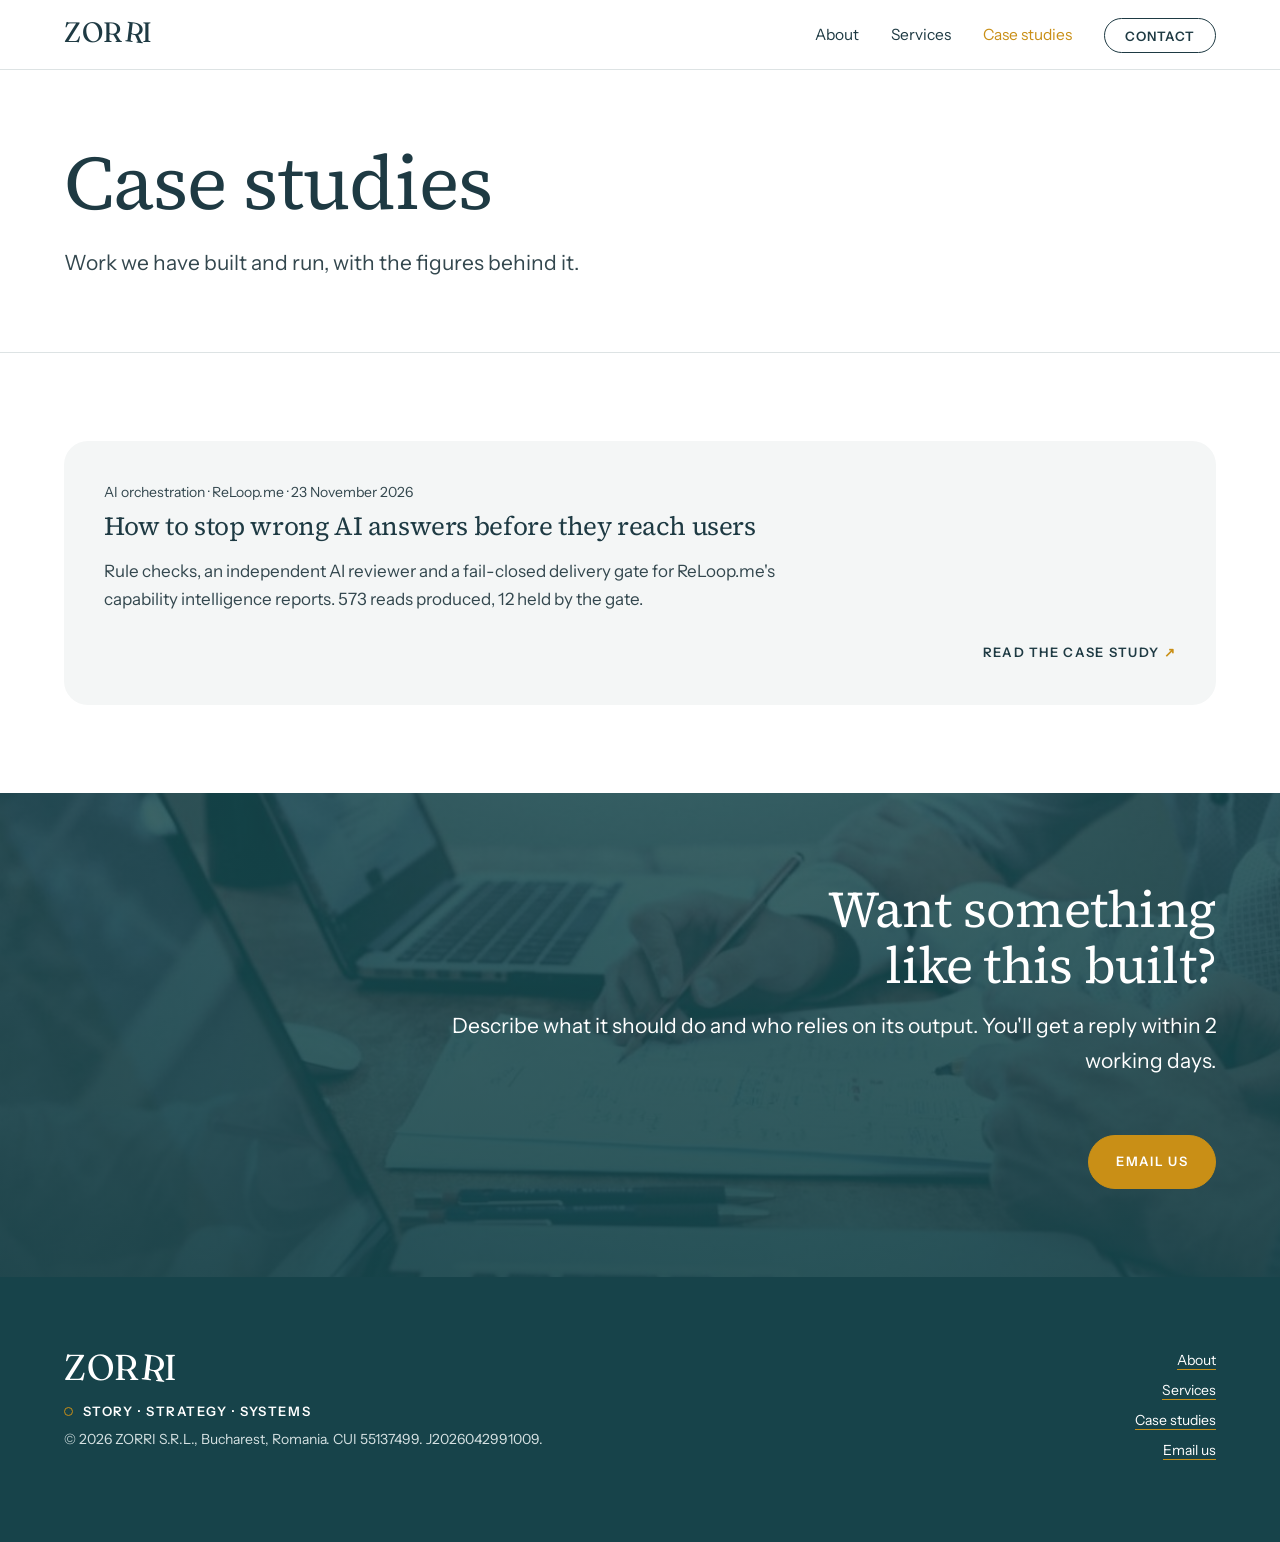
==== case-studies/index.html @ d25801f2 "Add case studies section: AI quality control for ReLoop.me (v1.0.0) - New /case-studies/ index and /" ====
<!DOCTYPE html>
<!-- ZORRI /case-studies — VERSION 1.0.0 -->
<!-- 1.0.0 (2026-11-23): first publication; lists one case study (AI quality control for ReLoop.me). -->
<html lang="en">
<head>
<meta charset="utf-8">
<meta name="viewport" content="width=device-width, initial-scale=1">
<title>Case studies — ZORRI</title>
<meta name="description" content="ZORRI case studies: AI orchestration, research and go-to-market work, with figures from the systems we run.">
<meta name="robots" content="index, follow, max-snippet:-1, max-image-preview:large">
<meta name="author" content="Ligia Adam, ZORRI S.R.L.">
<link rel="canonical" href="https://zorri.ro/case-studies/">
<link rel="alternate" type="text/plain" href="/llms.txt" title="LLM-readable summary">
<link rel="icon" href="/favicon.svg" type="image/svg+xml">
<link rel="apple-touch-icon" href="/assets/zorri-logo.png">
<meta name="theme-color" content="#ffffff">
<meta property="og:type" content="website">
<meta property="og:site_name" content="ZORRI">
<meta property="og:title" content="Case studies — ZORRI">
<meta property="og:description" content="AI orchestration, research and go-to-market work, with figures from the systems we run.">
<meta property="og:url" content="https://zorri.ro/case-studies/">
<meta property="og:image" content="https://zorri.ro/assets/og.png">
<meta property="og:locale" content="en_GB">
<meta name="twitter:card" content="summary_large_image">
<link rel="preload" href="/assets/fonts/fraunces-latin-full-normal.woff2" as="font" type="font/woff2" crossorigin>
<link rel="preload" href="/assets/fonts/instrument-sans-latin-wght-normal.woff2" as="font" type="font/woff2" crossorigin>
<link rel="stylesheet" href="/assets/zorri.css">
<style>
.cs-list { list-style: none; padding: 0; margin: 0; display: grid; gap: var(--s3); }
.cs-list li { background: var(--panel); border-radius: 24px; padding: var(--s4); }
.cs-list .meta { font-size: var(--t-small); margin-bottom: var(--s1); }
.cs-list h2 { font-size: var(--t-h3); margin-bottom: var(--s2); }
.cs-list h2 a { text-decoration: none; }
.cs-list h2 a:hover { text-decoration: underline; }
</style>
<script type="application/ld+json">
{
 "@context": "https://schema.org",
 "@graph": [
  {
   "@type": "CollectionPage",
   "@id": "https://zorri.ro/case-studies/#page",
   "url": "https://zorri.ro/case-studies/",
   "name": "Case studies — ZORRI",
   "inLanguage": "en",
   "isPartOf": { "@id": "https://zorri.ro/#website" },
   "publisher": { "@id": "https://zorri.ro/#org" },
   "dateModified": "2026-11-23",
   "mainEntity": {
    "@type": "ItemList",
    "itemListElement": [
     { "@type": "ListItem", "position": 1, "url": "https://zorri.ro/case-studies/ai-quality-control", "name": "How to stop wrong AI answers before they reach users" }
    ]
   }
  },
  {
   "@type": "Organization",
   "@id": "https://zorri.ro/#org",
   "name": "ZORRI",
   "legalName": "ZORRI S.R.L.",
   "url": "https://zorri.ro/"
  },
  {
   "@type": "BreadcrumbList",
   "itemListElement": [
    { "@type": "ListItem", "position": 1, "name": "ZORRI", "item": "https://zorri.ro/" },
    { "@type": "ListItem", "position": 2, "name": "Case studies", "item": "https://zorri.ro/case-studies/" }
   ]
  }
 ]
}
</script>
</head>
<body>
<a class="skip" href="#main">Skip to content</a>
<header class="site-header">
 <div class="wrap">
  <a class="brand" href="/" aria-label="ZORRI home"><span class="wm">ZOR<span class="tilt">R</span>I</span></a>
  <nav class="site-nav" aria-label="Main"><ul><li><a href="/about">About</a></li><li><a href="/services">Services</a></li><li><a href="/case-studies/" aria-current="page">Case studies</a></li><li><a href="/#contact">Contact</a></li></ul></nav>
 </div>
</header>
<main id="main">
<div class="page-head">
 <div class="wrap">
  <h1>Case studies</h1>
  <p class="lead">Work we have built and run, with the figures behind it.</p>
 </div>
</div>
<section class="section block-white">
 <div class="wrap">
  <ul class="cs-list">
   <li>
    <p class="meta">AI orchestration · ReLoop.me · <time datetime="2026-11-23">23 November 2026</time></p>
    <h2><a href="/case-studies/ai-quality-control">How to stop wrong AI answers before they reach users</a></h2>
    <p>Rule checks, an independent AI reviewer and a fail-closed delivery gate for ReLoop.me's capability intelligence reports. 573 reads produced, 12 held by the gate.</p>
    <p class="more"><a href="/case-studies/ai-quality-control">Read the case study</a></p>
   </li>
  </ul>
 </div>
</section>
<section class="contact" id="contact" aria-labelledby="contact-h">
 <div class="wrap">
  <h2 id="contact-h">Want something like this built?</h2>
  <p>Describe what it should do and who relies on its output. You'll get a reply within 2 working days.</p>
  <a class="button" href="#contact" data-mail="Case%20studies">Email us</a>
 </div>
</section>
</main>
<footer class="site-footer">
 <div class="wrap">
  <div>
   <span class="wm" aria-hidden="true">ZOR<span class="tilt">R</span>I</span>
   <p class="descriptor">Story · Strategy · Systems</p>
   <p>© 2026 ZORRI S.R.L., Bucharest, Romania. CUI 55137499. J2026042991009.</p>
  </div>
  <ul>
   <li><a href="/about">About</a></li>
   <li><a href="/services">Services</a></li>
   <li><a href="/case-studies/">Case studies</a></li>
   <li><a href="/#contact" data-mail="">Email us</a></li>
  </ul>
 </div>
</footer>
<script>
(function(){var d="zorri"+"."+"ro";document.querySelectorAll("a[data-mail]").forEach(function(a){var u=a.getAttribute("data-mail-user")||"hello",s=a.getAttribute("data-mail");a.href="mai"+"lto:"+u+"@"+d+(s?"?subject="+encodeURIComponent(s):"");});})();
</script>
</body>
</html>
<!-- ZORRI /case-studies — VERSION 1.0.0 END -->
---- assets/zorri.css ----
/* ZORRI — site styles — VERSION 4.0.0 (2026-11-09) */
/* 4.0.0 (Ligia, 9 Nov): look & feel of Bridge demo 488 "Business Advisory" (licensed Qode theme).
   Editorial serif headings (Source Serif 4), Instrument Sans text, petrol ink, ochre accent,
   white / soft-panel alternation, photography with one large rounded corner, uppercase small
   links with ↗, outlined pill buttons, deep-petrol contact band over the dawn photo.
   Kept: Fraunces wordmark with the second R bent, CTAs right-aligned, catalogue, FAQ,
   skip link, focus ring, reduced motion, colour-by-practice hooks (now one accent). */

@font-face { font-family: "Fraunces"; src: url("/assets/fonts/fraunces-latin-full-normal.woff2") format("woff2"); font-weight: 100 900; font-display: swap; }
@font-face { font-family: "Source Serif 4"; src: url("/assets/fonts/source-serif-4-latin-wght-normal.woff2") format("woff2"); font-weight: 200 900; font-display: swap; }
@font-face { font-family: "Instrument Sans"; src: url("/assets/fonts/instrument-sans-latin-wght-normal.woff2") format("woff2"); font-weight: 400 700; font-display: swap; }

:root {
  --white: #ffffff;
  --panel: #f4f6f6;      /* soft panel, cool not greige */
  --ink: #1e3a43;        /* petrol: headings, buttons */
  --text: #33474e;       /* body copy */
  --petrol: #17434a;     /* deep blocks: contact band, footer */
  --ochre: #c98f16;      /* accent: arrows, rules, prices, focus */
  --ochre-soft: #f6e7c4;
  --line: #dde3e4;

  --serif: "Source Serif 4", Georgia, "Times New Roman", serif;
  --sans: "Instrument Sans", "Helvetica Neue", Arial, sans-serif;

  --t-small: 0.875rem;
  --t-body: 1.0625rem;
  --t-lead: clamp(1.125rem, 1rem + 0.4vw, 1.3125rem);
  --t-h3: 1.625rem;
  --t-h2: clamp(2.125rem, 1.6rem + 2vw, 3.25rem);
  --t-h1: clamp(2.75rem, 1.8rem + 3.8vw, 4.75rem);

  --s1: 0.5rem; --s2: 1rem; --s3: 1.5rem; --s4: 2.5rem; --s5: 4.5rem; --s6: 7.5rem;
  --measure: 62ch;
  --page: 78rem;
  --gutter: clamp(1.25rem, 4vw, 3rem);
  --corner: 72px;        /* the one large rounded corner on images */
}

*, *::before, *::after { box-sizing: border-box; }
html { -webkit-text-size-adjust: 100%; text-size-adjust: 100%; }
body { margin: 0; background: var(--white); color: var(--text); font-family: var(--sans); font-size: var(--t-body); line-height: 1.65; -webkit-font-smoothing: antialiased; }
::selection { background: var(--ochre-soft); color: var(--ink); }
img { display: block; max-width: 100%; height: auto; }

a { color: var(--ink); text-decoration-color: var(--ochre); text-decoration-thickness: 1px; text-underline-offset: 0.25em; }
a:hover { text-decoration-thickness: 2px; }
:focus-visible { outline: 2px solid var(--ochre); outline-offset: 3px; }

h1, h2, h3 { font-family: var(--serif); font-weight: 400; color: var(--ink); margin: 0; letter-spacing: -0.015em; text-wrap: balance; }
h1 { font-size: var(--t-h1); line-height: 1.06; }
h2 { font-size: var(--t-h2); line-height: 1.1; }
h3 { font-size: var(--t-h3); line-height: 1.2; }
p { margin: 0 0 var(--s2); max-width: var(--measure); text-wrap: pretty; }
p:last-child { margin-bottom: 0; }

.label { display: none; }
.num { display: none; }
.skip { position: absolute; left: var(--s2); top: -4rem; background: var(--ink); color: #fff; padding: var(--s1) var(--s2); z-index: 10; border-radius: 999px; }
.skip:focus { top: var(--s2); }
.wrap { max-width: var(--page); margin: 0 auto; padding: 0 var(--gutter); }

/* Wordmark — Fraunces, second R bent */
.wm { font-family: "Fraunces", Georgia, serif; font-variation-settings: "WONK" 1, "SOFT" 30, "opsz" 72; font-weight: 400; letter-spacing: 0.02em; line-height: 1; white-space: nowrap; color: var(--ink); }
.wm .tilt { display: inline-block; transform: rotate(7deg); transform-origin: 30% 100%; }

/* Header — white, hairline */
.site-header { background: var(--white); border-bottom: 1px solid var(--line); position: sticky; top: 0; z-index: 5; }
.site-header .wrap { display: flex; align-items: center; justify-content: space-between; gap: var(--s3); flex-wrap: wrap; padding-top: 1.15rem; padding-bottom: 1.15rem; }
.brand { text-decoration: none; }
.brand .wm { font-size: 1.75rem; }
.site-nav ul { list-style: none; margin: 0; padding: 0; display: flex; flex-wrap: wrap; gap: var(--s1) 2rem; align-items: center; }
.site-nav a { font-size: 0.96875rem; text-decoration: none; color: var(--ink); padding: 0.25rem 0; }
.site-nav a:hover, .site-nav a[aria-current="page"] { color: var(--ochre); }
.site-nav li:last-child a { border: 1px solid var(--ink); border-radius: 999px; padding: 0.55rem 1.25rem; font-size: 0.8125rem; font-weight: 600; letter-spacing: 0.08em; text-transform: uppercase; }
.site-nav li:last-child a:hover { background: var(--ink); color: #fff; }

/* Small uppercase eyebrow with a ring, as in the theme */
.descriptor { font-size: 0.8125rem; font-weight: 600; letter-spacing: 0.12em; text-transform: uppercase; color: var(--ink); margin-bottom: var(--s3); display: flex; align-items: center; gap: 0.6rem; }
.descriptor::before { content: ""; width: 9px; height: 9px; border: 1.5px solid var(--ochre); border-radius: 50%; }

/* Hero — text left, portrait right with the large rounded corner */
.hero { padding: var(--s5) 0 var(--s6); }
.hero-grid { display: grid; grid-template-columns: minmax(0, 6fr) minmax(0, 6fr); gap: var(--s5); align-items: center; }
.hero h1 { max-width: none; }
@media (min-width: 40rem) { .nowrap { white-space: nowrap; } }
.hero .lead { margin-top: var(--s3); }
.hero-img img, .ph-img img, .card-img, .portrait { border-radius: 0 0 0 var(--corner); object-fit: cover; width: 100%; }
.hero-img { margin: 0; }
.hero-img img { aspect-ratio: 5 / 4; object-position: 50% 50%; }
.lead { font-size: var(--t-lead); line-height: 1.6; color: var(--text); }

/* Page heads */
.page-head { padding: var(--s5) 0 var(--s5); border-bottom: 1px solid var(--line); }
.ph-grid { display: grid; grid-template-columns: minmax(0, 6fr) minmax(0, 5fr); gap: var(--s5); align-items: center; }
.ph-img { margin: 0; }
.ph-img img { aspect-ratio: 4 / 3; }
.page-head .line { font-family: var(--serif); font-size: 1.375rem; color: var(--ochre); margin-top: var(--s2); }
.page-head .lead { margin-top: var(--s3); }

/* CTAs — always right */
.hero-cta { display: flex; justify-content: flex-end; gap: var(--s2); flex-wrap: wrap; margin-top: var(--s4); max-width: var(--measure); }
.button { display: inline-block; border-radius: 999px; padding: 0.95rem 1.7rem; font-size: 0.8125rem; font-weight: 600; letter-spacing: 0.1em; text-transform: uppercase; text-decoration: none; background: var(--ink); color: #fff; border: 1px solid var(--ink); }
.button:hover { background: var(--petrol); }
.button-sun { background: var(--ochre); border-color: var(--ochre); color: #fff; }
.button-sun:hover { background: #b07b0f; border-color: #b07b0f; }
.button-line { background: transparent; color: var(--ink); }
.button-line:hover { background: var(--ink); color: #fff; }
.more { text-align: right; max-width: none; margin-top: var(--s3); }
.more a { font-size: 0.8125rem; font-weight: 600; letter-spacing: 0.1em; text-transform: uppercase; text-decoration: none; color: var(--ink); }
.more a::after { content: " ↗"; color: var(--ochre); }
.more a:hover { color: var(--ochre); }

/* Sections */
.section { padding: var(--s6) 0; }
.block-white { background: var(--white); }
.block-panel { background: var(--panel); }
.section-head { margin-bottom: var(--s5); max-width: 46rem; }
.section-head p { margin-top: var(--s2); font-size: var(--t-lead); }

/* Practices — image cards like "Explore our beliefs" */
.practices { list-style: none; margin: 0; padding: 0; display: grid; grid-template-columns: repeat(3, minmax(0, 1fr)); gap: var(--s4); }
.practice { display: flex; flex-direction: column; }
.card-img { aspect-ratio: 4 / 3.3; margin-bottom: var(--s3); }
.practice h3 { margin-bottom: var(--s2); }
.practice h3 a { text-decoration: none; }
.practice h3 a:hover { color: var(--ochre); }
.practice .subs { list-style: none; margin: var(--s1) 0 0; padding: 0; border-top: 1px solid var(--line); }
.practice .subs li { padding: 0.55rem 0; border-bottom: 1px solid var(--line); font-size: 0.9375rem; color: var(--ink); }
.practice .subs li::before { content: "— "; color: var(--ochre); }
.practice .line { font-family: var(--serif); font-style: italic; color: var(--ink); margin-top: var(--s1); }
.practice .price { font-size: var(--t-small); color: var(--ochre); font-weight: 600; margin-top: var(--s1); letter-spacing: 0.04em; }
.practice .more { margin-top: auto; padding-top: var(--s2); }

/* Quick starts — bordered columns like "Industries we cover for" */
.quick { list-style: none; margin: 0; padding: 0; display: grid; grid-template-columns: repeat(3, minmax(0, 1fr)); border-top: 1px solid var(--line); border-left: 1px solid var(--line); background: var(--white); }
.quick li { padding: var(--s4) var(--s3); border-right: 1px solid var(--line); border-bottom: 1px solid var(--line); display: flex; flex-direction: column; }
.quick h3 { margin-bottom: var(--s2); }
.quick .p { font-family: var(--serif); font-size: 1.5rem; color: var(--ink); margin-top: auto; padding-top: var(--s3); }
.quick .p .label { display: inline; font-family: var(--sans); font-size: var(--t-small); color: var(--ochre); font-weight: 600; margin-left: 0.3rem; }

/* Process */
.steps { list-style: none; margin: 0; padding: 0; display: grid; grid-template-columns: repeat(3, minmax(0, 1fr)); gap: var(--s4); }
.steps li { border-top: 2px solid var(--ochre); padding-top: var(--s3); }
.steps h3 { margin-bottom: var(--s1); }

/* Offers / product */
.offers { display: grid; gap: var(--s3); }
.offer { background: var(--white); border: 1px solid var(--line); border-radius: 0 0 0 40px; padding: var(--s4); display: grid; grid-template-columns: minmax(0, 5fr) minmax(0, 7fr); gap: var(--s2) var(--s5); }
.block-white .offer { background: var(--panel); border-color: transparent; }
.offer h3 a { text-decoration: none; }
.offer .terms { margin-top: var(--s2); }
.offer .terms strong { display: block; font-family: var(--serif); font-weight: 400; font-size: 1.75rem; color: var(--ink); }
.offer .terms span { display: block; font-size: var(--t-small); color: var(--ochre); font-weight: 600; margin-top: 0.2rem; letter-spacing: 0.03em; }
.offer ul { margin: var(--s2) 0 0; padding-left: 1.1em; }
.offer li { margin-bottom: 0.35rem; }
.offer li::marker { color: var(--ochre); }
.note { font-size: var(--t-small); margin-top: var(--s3); }
.note strong { color: var(--ink); }

/* Founder */
.founder { display: grid; grid-template-columns: minmax(0, 5fr) minmax(0, 7fr); gap: var(--s4) var(--s5); }
.portrait { aspect-ratio: 4 / 3.4; object-position: 40% 25%; margin-bottom: var(--s3); }
.founder h3 a { text-decoration: none; }
.founder .role { color: var(--ochre); font-weight: 600; font-size: var(--t-small); letter-spacing: 0.1em; text-transform: uppercase; margin-top: var(--s1); }
.capmap { list-style: none; margin: 0; padding: 0; }
.capmap li { display: grid; grid-template-columns: minmax(0, 2fr) minmax(0, 3fr); gap: var(--s1) var(--s3); padding: var(--s3) 0; border-top: 1px solid var(--line); }
.capmap li:last-child { border-bottom: 1px solid var(--line); }
.capmap strong { font-family: var(--serif); font-weight: 400; font-size: 1.3125rem; line-height: 1.25; color: var(--ink); }
.capmap span { font-size: 0.96875rem; }
.recognition { margin-top: var(--s3); font-family: var(--serif); font-style: italic; color: var(--ink); }

/* Scope lists */
.covers { list-style: none; margin: 0; padding: 0; display: grid; grid-template-columns: repeat(3, minmax(0, 1fr)); border-top: 1px solid var(--line); border-left: 1px solid var(--line); }
.covers li { padding: var(--s3); border-right: 1px solid var(--line); border-bottom: 1px solid var(--line); background: var(--white); }
.covers strong { display: block; font-family: var(--serif); font-weight: 400; font-size: 1.25rem; color: var(--ink); margin-bottom: 0.3rem; }
.covers span { font-size: 0.96875rem; }

/* Company details */
.facts { display: grid; grid-template-columns: max-content 1fr; gap: var(--s1) var(--s4); margin: 0; padding: var(--s4); background: var(--white); border: 1px solid var(--line); border-radius: 0 0 0 40px; max-width: 46rem; }
.facts dt { font-size: var(--t-small); font-weight: 600; letter-spacing: 0.06em; text-transform: uppercase; color: var(--ink); }
.facts dd { margin: 0; }

/* Catalogue */
.catalogue { width: 100%; border-collapse: collapse; }
.catalogue th, .catalogue td { text-align: left; vertical-align: top; padding: var(--s3) var(--s3) var(--s3) 0; border-top: 1px solid var(--line); }
.catalogue thead th { font-size: 0.8125rem; font-weight: 600; letter-spacing: 0.1em; text-transform: uppercase; color: var(--ink); border-top: 0; }
.catalogue td.price { font-family: var(--serif); font-size: 1.375rem; color: var(--ink); white-space: nowrap; text-align: right; padding-right: 0; }
.catalogue th:last-child { text-align: right; padding-right: 0; }
.catalogue td.price .label { display: block; font-family: var(--sans); font-size: var(--t-small); color: var(--ochre); font-weight: 600; white-space: normal; }
.catalogue td .name { display: block; font-family: var(--serif); font-size: 1.25rem; color: var(--ink); }
.catalogue td .desc { font-size: 0.96875rem; }
.catalogue td.prac a { font-size: var(--t-small); }

/* FAQ */
.faq { max-width: 52rem; }
.faq details { border-top: 1px solid var(--line); }
.faq details:last-child { border-bottom: 1px solid var(--line); }
.faq summary { font-family: var(--serif); font-size: 1.3125rem; color: var(--ink); padding: var(--s3) 2.5rem var(--s3) 0; cursor: pointer; list-style: none; position: relative; }
.faq summary::-webkit-details-marker { display: none; }
.faq summary::after { content: "+"; position: absolute; right: 0.3rem; top: 50%; transform: translateY(-50%); font-family: var(--sans); font-size: 1.5rem; color: var(--ochre); transition: transform .2s ease; }
.faq details[open] summary::after { transform: translateY(-50%) rotate(45deg); }
.faq details > div { padding: 0 0 var(--s3); }

/* Contact — deep petrol over the dawn photo */
.contact { position: relative; color: #fff; padding: var(--s6) 0; background: linear-gradient(rgba(23, 67, 74, 0.82), rgba(23, 67, 74, 0.9)), url("/assets/img/desk.jpg") center 50% / cover no-repeat; }
.contact .wrap { display: flex; flex-direction: column; align-items: flex-end; text-align: right; }
.contact h2 { color: #fff; max-width: 27ch; margin-bottom: var(--s2); }
.contact p { margin-left: auto; font-size: var(--t-lead); }
.contact .button { margin-top: var(--s4); background: var(--ochre); border-color: var(--ochre); }
.contact .button:hover { background: #b07b0f; }
.contact :focus-visible { outline-color: #fff; }

/* Footer — petrol */
.site-footer { background: var(--petrol); color: #d5e1e2; padding: var(--s5) 0; font-size: var(--t-small); }
.site-footer .wrap { display: grid; grid-template-columns: minmax(0, 1fr) auto; gap: var(--s3) var(--s5); }
.site-footer .wm { color: #fff; font-size: 2.25rem; display: inline-block; margin-bottom: var(--s2); }
.site-footer .descriptor { color: #fff; }
.site-footer p { margin: 0 0 0.35rem; }
.site-footer ul { list-style: none; margin: 0; padding: 0; text-align: right; }
.site-footer li { margin-bottom: 0.45rem; }
.site-footer a { color: #fff; }
.site-footer :focus-visible { outline-color: #fff; }

.notfound { padding: var(--s6) 0; }

@media (max-width: 62rem) {
  .hero-grid, .ph-grid, .founder, .offer { grid-template-columns: 1fr; }
  .practices, .quick, .steps, .covers { grid-template-columns: 1fr; }
  .catalogue td.prac, .catalogue th.prac { display: none; }
  .hero-img { order: -1; }
}
@media (max-width: 40rem) {
  .capmap li { grid-template-columns: 1fr; }
  .site-footer .wrap { grid-template-columns: 1fr; }
  .site-footer ul { text-align: left; }
  .facts { grid-template-columns: 1fr; gap: 0; padding: var(--s3); }
  .facts dd { margin-bottom: var(--s2); }
  .offer { padding: var(--s3); }
  .contact .wrap { align-items: stretch; text-align: left; }
  .contact p { margin-left: 0; }
  .contact .button { align-self: flex-end; }
  :root { --corner: 48px; }
}
@media (prefers-reduced-motion: reduce) { .faq summary::after { transition: none; } }

/* ZORRI — site styles — VERSION 4.0.0 END */

/* Home: practices shown as one connected path (Ligia, 9 Nov) */
.practices.path { position: relative; }
.practices.path::before { content: ""; position: absolute; left: 0; right: 0; top: calc(var(--card-h, 0px)); height: 0; }
.stage { font-size: 0.8125rem; font-weight: 600; letter-spacing: 0.12em; text-transform: uppercase; color: var(--ochre); margin: 0 0 var(--s1); display: flex; align-items: center; gap: 0.6rem; }
.stage::after { content: ""; flex: 1; height: 1px; background: var(--ochre); opacity: 0.6; }
.practices.path > li:not(:last-child) .stage::after { margin-right: calc(-1 * var(--s4)); }
.practices.path > li:last-child .stage::after { opacity: 0; }
@media (max-width: 62rem) { .practices.path > li .stage::after { margin-right: 0; } }

/* Team (Ligia, 9 Nov) */
.team { list-style: none; margin: var(--s5) 0 0; padding: 0; display: grid; grid-template-columns: repeat(4, minmax(0, 1fr)); gap: var(--s4); }
.team li { border-top: 2px solid var(--ochre); padding-top: var(--s3); }
.team h3 { font-size: 1.375rem; }
.team .role { color: var(--ochre); font-weight: 600; font-size: 0.8125rem; letter-spacing: 0.1em; text-transform: uppercase; margin: var(--s1) 0 var(--s2); }
.team p { font-size: 0.96875rem; }
@media (max-width: 62rem) { .team { grid-template-columns: repeat(2, minmax(0, 1fr)); } }
@media (max-width: 40rem) { .team { grid-template-columns: 1fr; } }

.nb { white-space: nowrap; }
.offer .terms strong.pill { display: inline-block; font-family: var(--sans); font-size: var(--t-small); font-weight: 600; letter-spacing: 0.04em; color: var(--petrol); border: 1px solid var(--petrol); border-radius: 999px; padding: 0.2rem 0.75rem; margin-bottom: 0.5rem; }
.creds { list-style: none; margin: var(--s4) 0 0; padding: 0; display: grid; gap: var(--s4); grid-template-columns: repeat(auto-fit, minmax(11rem, 1fr)); }
.creds li { border-top: 2px solid var(--ochre); padding-top: var(--s2); }
.creds strong { display: block; font-family: var(--serif); font-weight: 400; font-size: 1.5rem; line-height: 1.2; color: var(--ink); }
.creds p { margin: 0.5rem 0 0; font-size: var(--t-small); color: var(--text); }
.prod-head { display: flex; align-items: center; justify-content: space-between; gap: var(--s2); }
.prod-head h3 { margin: 0; }
.prod-head .pill { font-family: var(--sans); font-size: var(--t-small); font-weight: 600; letter-spacing: 0.04em; color: var(--petrol); border: 1px solid var(--petrol); border-radius: 999px; padding: 0.2rem 0.75rem; white-space: nowrap; }
.site-footer ul { display: grid; grid-template-columns: repeat(2, auto); column-gap: var(--s4); align-content: start; justify-content: end; }
@media (max-width: 40rem) { .site-footer ul { justify-content: start; text-align: left; } }
.section-head.wide { max-width: 62rem; }
.section-head p.two-rows { max-width: none; }
.section-cta { margin: var(--s4) 0 0; text-align: right; }
.section .section-cta { display: flex; justify-content: flex-end; text-align: right; }
.section .section-cta { max-width: none; width: 100%; margin-left: 0; margin-right: 0; }
.creds strong { font-size: 1.3rem; white-space: nowrap; }
.prod-list { display: grid; grid-template-columns: repeat(2, minmax(0, 1fr)); gap: 0.5rem var(--s4); }
@media (max-width: 40rem) { .prod-list { grid-template-columns: 1fr; } }
.prod-list .soon { font-size: var(--t-small); color: var(--ochre); font-weight: 600; margin-left: 0.35rem; }
.capmap .pills { list-style: none; margin: 0.75rem 0 0; padding: 0; display: flex; flex-wrap: wrap; gap: 0.4rem; }
.capmap .pills li { display: inline-block; border: 1px solid var(--petrol); color: var(--petrol); border-radius: 999px; padding: 0.15rem 0.7rem; font-size: var(--t-small); font-weight: 600; letter-spacing: 0.02em; grid-template-columns: none; border-bottom: 1px solid var(--petrol); }
.capmap span { display: block; }
.section-head p.one-row, .section p.one-row { max-width: none; }
@media (min-width: 64rem) { .section-head:has(p.one-row) { max-width: none; } }
.capmap li > div strong { display: block; }
.capmap li > div .pills { margin-top: 0.6rem; }
.capmap .pills li { font-size: 0.75rem; padding: 0.1rem 0.55rem; }
.site-footer ul { grid-template-columns: auto; }
.section-head p.sub { margin-top: 0.4rem; font-size: var(--t-body, 1rem); color: var(--text); }
.recog { font-size: var(--t-small); color: var(--ochre); font-weight: 600; letter-spacing: 0.02em; }
.team-sub { font-family: var(--serif); font-weight: 400; font-size: 1.5rem; color: var(--ink); margin: var(--s5) 0 var(--s3); }
.team-sub + .team { margin-top: 0; }
.capmap li > span .pills { margin-top: 0; }
.capmap li { align-items: center; }
.founder > div:first-child .portrait { float: left; width: 42%; aspect-ratio: 1 / 1; margin: 0 var(--s3) var(--s2) 0; border-radius: 0 0 0 calc(var(--corner) * 0.6); }
.founder > div:first-child::after { content: ""; display: block; clear: both; }
.founder > div:first-child h3 { margin-top: 0; }
.founder { align-items: start; }
@media (max-width: 40rem) { .founder > div:first-child .portrait { float: none; width: 100%; aspect-ratio: 4 / 3.4; margin: 0 0 var(--s3); } }
/* Team section: tighter rhythm */
.section:has(#who-h) { padding-top: 88px; padding-bottom: 88px; }
.section:has(#who-h) .section-head { margin-bottom: var(--s2); }
.section:has(#who-h) p.one-row { margin-bottom: var(--s3); }
.section:has(#who-h) .founder .more { margin-top: var(--s1); margin-bottom: 0; }
.section:has(#who-h) .team-sub { margin-top: var(--s4); margin-bottom: var(--s2); }
/* Capability items as floating inline text, not pills */
.capmap .pills { gap: 0.25rem 0; }
.capmap .pills li { border: 0; border-radius: 0; padding: 0; font-size: 0.96875rem; font-weight: 400; letter-spacing: 0; color: var(--text); }
.capmap .pills li:not(:last-child)::after { content: "·"; color: var(--ochre); font-weight: 700; margin: 0 0.6rem; }
.capmap .pills { display: block; line-height: 1.7; }
.capmap .pills li { display: inline; white-space: nowrap; }
.capmap .pills li:not(:last-child)::after { margin: 0 0.45rem; white-space: normal; }
.capmap .pills { display: flex; flex-wrap: wrap; gap: 0.35rem 1.25rem; line-height: 1.5; }
.capmap .pills li { display: inline-block; white-space: nowrap; }
.capmap .pills li:not(:last-child)::after { content: none; }
.capmap .pills li::before { content: ""; display: inline-block; width: 5px; height: 5px; border-radius: 50%; background: var(--ochre); margin-right: 0.5rem; vertical-align: middle; position: relative; top: -1px; }
.founder .more { display: flex; justify-content: flex-end; gap: var(--s3); }
/* Tighter vertical rhythm across the page */
.hero { padding: var(--s4) 0 var(--s5); }
.section { padding: 88px 0; }
.section-head { margin-bottom: var(--s4); }
.contact { padding-top: 88px; padding-bottom: 88px; }
.hero + .section.block-white { padding-top: var(--s3); }

/* ===== 4.2.0 — Services lines and About ===== */
.ph-img img[src*="ligia-seated"] { object-position: 50% 18%; }
.lines-nav { list-style: none; margin: 0; padding: 0; display: grid; grid-template-columns: repeat(4, minmax(0, 1fr)); gap: var(--s3); }
.lines-nav a { display: flex; flex-direction: column; height: 100%; padding: var(--s3); background: var(--white); border: 1px solid var(--line); border-radius: 0 0 0 28px; text-decoration: none; color: var(--text); transition: border-color .2s ease; }
.lines-nav a:hover { border-color: var(--ochre); }
.lines-nav strong { font-family: var(--serif); font-weight: 400; font-size: 1.375rem; line-height: 1.25; color: var(--ink); margin-bottom: var(--s3); }
.lines-nav .more { margin-top: auto; font-size: var(--t-small); font-weight: 600; letter-spacing: 0.08em; text-transform: uppercase; color: var(--ink); }
.lines-nav .more::after { content: " ↗"; color: var(--ochre); }
.line-grid { display: grid; grid-template-columns: minmax(0, 5fr) minmax(0, 7fr); gap: var(--s5); align-items: start; }
.line-head h2 { margin-bottom: var(--s2); }
.line-head { position: sticky; top: 96px; }
.line-meta { font-size: 0.96875rem; margin-top: var(--s2); }
.line-meta strong { display: block; font-size: 0.8125rem; letter-spacing: 0.1em; text-transform: uppercase; color: var(--ink); margin-bottom: 0.2rem; }
details.svc { border-top: 1px solid var(--line); }
details.svc:last-of-type { border-bottom: 1px solid var(--line); }
details.svc summary { list-style: none; cursor: pointer; padding: var(--s3) 2.5rem var(--s3) 0; position: relative; display: block; }
details.svc summary::-webkit-details-marker { display: none; }
details.svc summary::after { content: "+"; position: absolute; right: 0.3rem; top: var(--s3); font-size: 1.5rem; line-height: 1; color: var(--ochre); transition: transform .2s ease; }
details.svc[open] summary::after { transform: rotate(45deg); }
.svc-name { display: block; font-family: var(--serif); font-size: 1.3125rem; color: var(--ink); margin-bottom: 0.25rem; }
.svc-sum { display: block; font-size: 0.96875rem; }
.svc-body { padding: 0 0 var(--s3); }
.svc-body dl { display: grid; grid-template-columns: 1fr 1fr; gap: var(--s2); margin: 0 0 var(--s2); }
.svc-body dt, .svc-h { font-size: 0.8125rem; font-weight: 600; letter-spacing: 0.1em; text-transform: uppercase; color: var(--ochre); margin: 0 0 0.2rem; }
.svc-body dd { margin: 0; }
.svc-body ul { margin: 0; padding-left: 1.1rem; }
.svc-body li { margin-bottom: 0.25rem; }
.svc-body .section-cta, .line-offers > .section-cta { margin-top: var(--s2); }
.line-offers > .section-cta { margin-top: var(--s4); }
.quick li .stage, .lines-nav .stage { margin-bottom: var(--s2); }
.featured h3 a { color: var(--ink); text-decoration: none; }
.featured .label { margin-top: auto; padding-top: var(--s2); color: var(--ochre); font-weight: 600; font-size: var(--t-small); }
.steps3 { list-style: none; margin: 0; padding: 0; display: grid; grid-template-columns: repeat(3, minmax(0, 1fr)); gap: var(--s4); }
.steps3 li { border-top: 2px solid var(--ochre); padding-top: var(--s3); }
.steps3 strong { display: block; font-family: var(--serif); font-weight: 400; font-size: 1.3125rem; color: var(--ink); margin-bottom: 0.3rem; }
.gaps, .beliefs { list-style: none; margin: 0; padding: 0; }
.gaps li, .beliefs li { font-family: var(--serif); font-size: 1.3125rem; line-height: 1.4; color: var(--ink); padding: var(--s2) 0; border-bottom: 1px solid var(--line); }
.gaps li:first-child, .beliefs li:first-child { border-top: 1px solid var(--line); }
.beliefs { max-width: 52rem; }
.beliefs li::before, .gaps li::before { content: ""; display: inline-block; width: 6px; height: 6px; border-radius: 50%; background: var(--ochre); margin-right: 0.8rem; vertical-align: middle; position: relative; top: -2px; }
.section:has(#how-h) .team { grid-template-columns: repeat(5, minmax(0, 1fr)); margin-top: var(--s4); }
.founder-links { display: flex; justify-content: flex-end; gap: var(--s3); }
.founder-links a { font-size: var(--t-small); font-weight: 600; letter-spacing: 0.08em; text-transform: uppercase; color: var(--ink); text-decoration: none; }
.founder-links a::after { content: " ↗"; color: var(--ochre); }
.section:has(#founder-h) .section-head { max-width: 52rem; }
.section:has(#founder-h) .covers { margin-top: 0; }
@media (max-width: 62rem) {
  .lines-nav { grid-template-columns: repeat(2, minmax(0, 1fr)); }
  .line-grid { grid-template-columns: 1fr; gap: var(--s4); }
  .line-head { position: static; }
  .section:has(#how-h) .team { grid-template-columns: repeat(2, minmax(0, 1fr)); }
}
@media (max-width: 40rem) {
  .lines-nav, .steps3, .section:has(#how-h) .team, .svc-body dl { grid-template-columns: 1fr; }
}
a.more { display: inline; margin: 0; font-size: 0.8125rem; font-weight: 600; letter-spacing: 0.1em; text-transform: uppercase; text-decoration: none; color: var(--ink); }
a.more::after { content: " ↗"; color: var(--ochre); }
a.more:hover { color: var(--ochre); }
.featured { grid-template-columns: repeat(4, minmax(0, 1fr)); }
.timeline { list-style: none; margin: 0; padding: 0; border-top: 1px solid var(--line); }
.timeline li { display: grid; grid-template-columns: minmax(0, 5fr) minmax(0, 7fr); gap: var(--s4); padding: var(--s2) 0; border-bottom: 1px solid var(--line); align-items: baseline; }
.timeline strong { font-family: var(--serif); font-weight: 400; font-size: 1.1875rem; color: var(--ink); }
.timeline span { font-size: 0.96875rem; }
@media (max-width: 62rem) { .featured { grid-template-columns: repeat(2, minmax(0, 1fr)); } }
@media (max-width: 40rem) { .featured, .timeline li { grid-template-columns: 1fr; gap: 0.2rem; } }
.founder .recog { clear: both; padding-top: var(--s2); margin-top: 0; }
.founder .recog { font-size: 0.8125rem; letter-spacing: 0; line-height: 1.7; }
.founder .recog { font-size: 0.78rem; white-space: nowrap; }
@media (max-width: 40rem) { .founder .recog { white-space: normal; } }
.bridges li { display: grid; grid-template-columns: minmax(0, 1fr) auto minmax(0, 1fr); gap: var(--s2); align-items: baseline; }
.bridges li::before { content: none; }
.bridges .from { color: var(--text); font-family: var(--sans); font-size: 1rem; }
.bridges .to { grid-column: 3; }
.bridges li::after { content: "→"; grid-column: 2; grid-row: 1; color: var(--ochre); font-family: var(--sans); }
.sleeves { font-size: 0.8125rem; font-weight: 600; letter-spacing: 0.1em; text-transform: uppercase; color: var(--ochre); margin: 0 0 var(--s2); }
.timeline.narrow, .section-cta.narrow { max-width: 52rem; }
.founder-about { grid-template-columns: minmax(0, 5fr) minmax(0, 6fr); }
.founder-about .recog { font-size: 0.8125rem; }
.timeline.compact li { grid-template-columns: minmax(0, 1fr) minmax(0, 1fr); gap: var(--s2); padding: 0.7rem 0; }
.timeline.compact strong { font-size: 1.0625rem; }
.timeline.compact span { font-size: 0.9375rem; }
.timeline.compact li { grid-template-columns: minmax(0, 2fr) minmax(0, 3fr); }
.founder-about { grid-template-columns: minmax(0, 5fr) minmax(0, 7fr); }
/* 4.2.0 about team */
.founder-about h2{margin-bottom:1.25rem}
.founder-about .layers-label{margin-top:2.5rem}
.believe-grid{display:grid;grid-template-columns:7fr 5fr;gap:4rem;align-items:start}
.believe-grid .proof{padding-top:1.25rem}
.believe-grid .proof h3{font-size:1.6rem;margin:.5rem 0 1rem}
@media (max-width:860px){.believe-grid{grid-template-columns:1fr;gap:2.5rem}}
h1.one-line{white-space:nowrap}
@media (max-width:560px){h1.one-line{white-space:normal}}
.fn-list{list-style:none;padding:0;margin:0;border-top:1px solid var(--line)}
.fn-list li{font-family:var(--serif);font-size:1.125rem;padding:.8rem 0;border-bottom:1px solid var(--line)}
/* 4.2.0 service clouds */
.cloud{list-style:none;margin:0;padding:.5rem 0 0;display:flex;flex-wrap:wrap;align-items:baseline;gap:.4rem 1.6rem;line-height:1.25}
.cloud li{position:relative;padding-left:.9rem;font-family:var(--serif);color:var(--ink)}
.cloud li::before{content:"";position:absolute;left:0;top:.55em;width:.38rem;height:.38rem;border-radius:50%;background:var(--ochre)}
.cloud .w1{font-size:1.05rem;color:var(--text)}
.cloud .w2{font-size:1.4rem}
.cloud .w3{font-size:1.85rem}
.cloud li:nth-child(3n+2){margin-top:.4rem}
.capmap.caen li{padding-top:.65rem;padding-bottom:.65rem}
.capmap.caen strong{font-size:1.05rem}
.capmap.portfolio{margin-top:var(--s4)}
.capmap.portfolio .ex{display:block;margin-top:.45rem;font-style:normal;font-size:.875rem;color:var(--ochre)}
/* 4.2.0 believe section polish */
.believe-grid{grid-template-columns:7fr 5fr;gap:5rem;align-items:center}
.believe-grid .section-head{margin-bottom:var(--s3)}
.believe-grid .beliefs{max-width:none}
.believe-grid .beliefs li{font-size:1.375rem;padding:1.05rem 0 1.05rem 1.6rem;position:relative}
.believe-grid .beliefs li::before{position:absolute;left:0;top:1.62rem;margin:0}
.believe-grid .proof{background:var(--ochre-soft);border-radius:0 0 0 var(--corner);padding:2.5rem 2.5rem 2rem;margin:0}
.believe-grid .proof-label{font-size:.75rem;font-weight:600;letter-spacing:.12em;text-transform:uppercase;color:var(--ink);margin:0 0 1rem}
.believe-grid .proof h3{font-size:1.85rem;line-height:1.2;margin:0 0 1rem}
.believe-grid .proof p{font-size:1rem}
.believe-grid .proof .section-cta{margin-top:1.5rem}
@media (max-width:860px){.believe-grid{grid-template-columns:1fr;gap:2.5rem}.believe-grid .proof{padding:2rem 1.5rem}}
/* 4.2.0 tight service lists */
.cloud{display:grid;grid-template-columns:1fr 1fr;gap:0 2.5rem;padding:0;border-top:1px solid var(--line)}
.cloud li,.cloud .w1,.cloud .w2,.cloud .w3{font-size:1.125rem;color:var(--ink);margin:0;padding:.85rem 0 .85rem 1.1rem;border-bottom:1px solid var(--line)}
.cloud li:nth-child(3n+2){margin-top:0}
.cloud li::before{top:1.38rem}
@media (max-width:640px){.cloud{grid-template-columns:1fr}}
.capmap.portfolio .ex a{color:inherit;text-decoration:underline;text-underline-offset:3px}
.prod-head .pill{color:#1f7a4d;border-color:#1f7a4d;background:#e6f4ec}
.prod-head .pill::before{content:"";display:inline-block;width:6px;height:6px;border-radius:50%;background:#1f9d5c;margin-right:.4rem;vertical-align:middle;position:relative;top:-1px}
.q-icon{display:inline-flex;align-items:center;justify-content:center;width:3.25rem;height:3.25rem;border-radius:50%;background:var(--ochre-soft);margin-bottom:1rem}
.q-icon svg{width:1.6rem;height:1.6rem;fill:none;stroke:var(--ochre);stroke-width:1.6;stroke-linecap:round;stroke-linejoin:round}
.quick .q-icon{width:3.5rem;height:3.5rem}
.quick .q-icon svg{width:1.9rem !important;height:1.9rem !important;stroke-width:1.5}
.team-portrait{display:block;width:100%;aspect-ratio:16/9;object-fit:cover;object-position:50% 22%;border-radius:0 0 0 var(--corner);margin:0 0 2rem}
.q-head{display:flex;align-items:center;gap:.85rem;margin-bottom:.75rem}
.q-head .q-icon,.quick .q-head .q-icon{margin:0;width:2.75rem;height:2.75rem;flex:0 0 auto}
.quick .q-head .q-icon svg{width:1.5rem !important;height:1.5rem !important}
.q-head h3{margin:0}
.founder-about.team-swap{grid-template-columns:7fr 5fr}
.team-swap #team-h{white-space:nowrap}
@media (max-width:860px){.founder-about.team-swap{grid-template-columns:1fr}.team-swap #team-h{white-space:normal}}
.prod-legal{font-size:.8125rem;color:var(--text);margin-top:.75rem}
.prod-legal a{color:inherit;text-decoration:underline;text-underline-offset:3px}
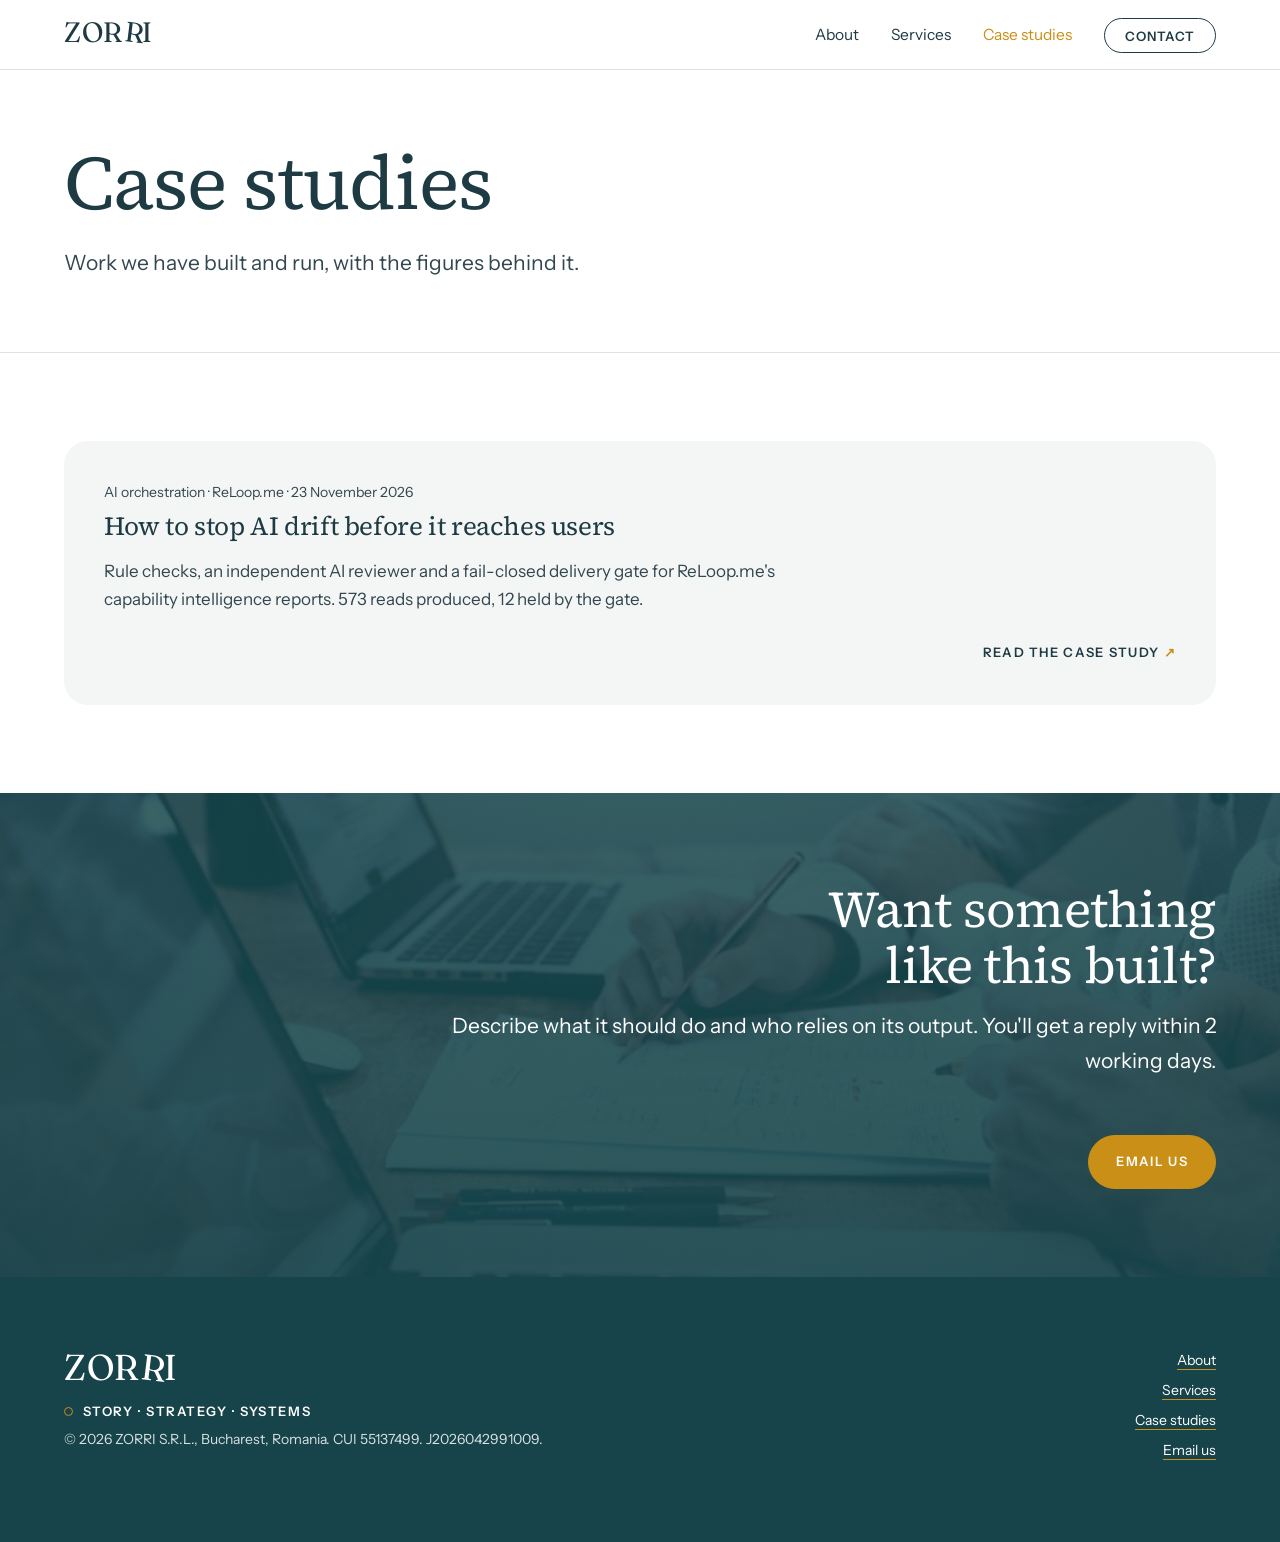
==== commit 89b704d4: "Case study 1 v2.1.0: founder's edits and gate illustration - New H1 'How to stop AI drift before it " ====
--- a/case-studies/index.html
+++ b/case-studies/index.html
@@ -1,6 +1,7 @@
 <!DOCTYPE html>
-<!-- ZORRI /case-studies — VERSION 1.0.0 -->
-<!-- 1.0.0 (2026-11-23): first publication; lists one case study (AI quality control for ReLoop.me). -->
+<!-- ZORRI /case-studies — VERSION 1.1.0 -->
+<!-- 1.1.0 (2026-11-23): case study 1 retitled.
+     1.0.0 (2026-11-23): first publication; lists one case study (AI quality control for ReLoop.me). -->
 <html lang="en">
 <head>
 <meta charset="utf-8">
@@ -49,7 +50,7 @@
    "mainEntity": {
     "@type": "ItemList",
     "itemListElement": [
-     { "@type": "ListItem", "position": 1, "url": "https://zorri.ro/case-studies/ai-quality-control", "name": "How to stop wrong AI answers before they reach users" }
+     { "@type": "ListItem", "position": 1, "url": "https://zorri.ro/case-studies/ai-quality-control", "name": "How to stop AI drift before it reaches users" }
     ]
    }
   },
@@ -91,7 +92,7 @@
   <ul class="cs-list">
    <li>
     <p class="meta">AI orchestration · ReLoop.me · <time datetime="2026-11-23">23 November 2026</time></p>
-    <h2><a href="/case-studies/ai-quality-control">How to stop wrong AI answers before they reach users</a></h2>
+    <h2><a href="/case-studies/ai-quality-control">How to stop AI drift before it reaches users</a></h2>
     <p>Rule checks, an independent AI reviewer and a fail-closed delivery gate for ReLoop.me's capability intelligence reports. 573 reads produced, 12 held by the gate.</p>
     <p class="more"><a href="/case-studies/ai-quality-control">Read the case study</a></p>
    </li>
@@ -126,4 +127,4 @@
 </script>
 </body>
 </html>
-<!-- ZORRI /case-studies — VERSION 1.0.0 END -->
+<!-- ZORRI /case-studies — VERSION 1.1.0 END -->
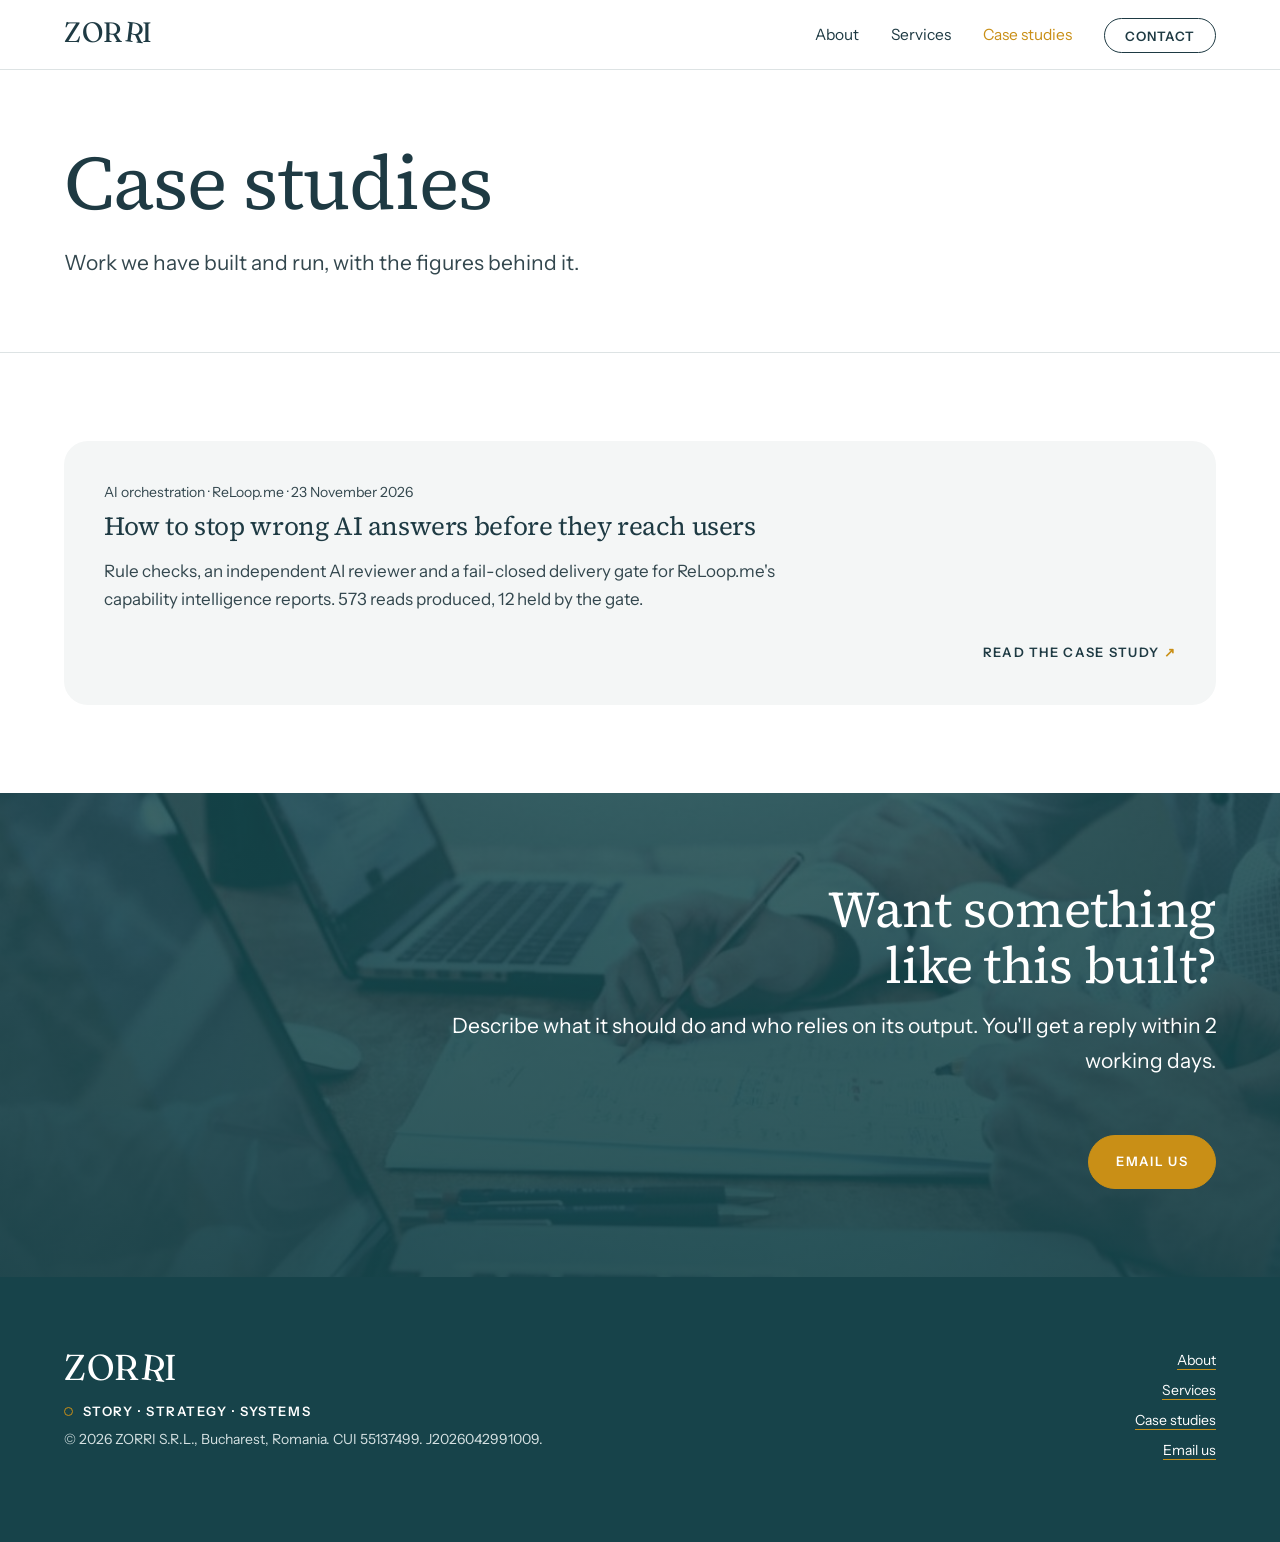
==== commit 64f58aa9: "Case study 1 v2.2.0: title restored, quote aligned; link from AI orchestration page Co-Authored-By: " ====
--- a/case-studies/index.html
+++ b/case-studies/index.html
@@ -1,6 +1,7 @@
 <!DOCTYPE html>
-<!-- ZORRI /case-studies — VERSION 1.1.0 -->
-<!-- 1.1.0 (2026-11-23): case study 1 retitled.
+<!-- ZORRI /case-studies — VERSION 1.2.0 -->
+<!-- 1.2.0 (2026-11-23): case study 1 title restored.
+     1.1.0 (2026-11-23): case study 1 retitled.
      1.0.0 (2026-11-23): first publication; lists one case study (AI quality control for ReLoop.me). -->
 <html lang="en">
 <head>
@@ -50,7 +51,7 @@
    "mainEntity": {
     "@type": "ItemList",
     "itemListElement": [
-     { "@type": "ListItem", "position": 1, "url": "https://zorri.ro/case-studies/ai-quality-control", "name": "How to stop AI drift before it reaches users" }
+     { "@type": "ListItem", "position": 1, "url": "https://zorri.ro/case-studies/ai-quality-control", "name": "How to stop wrong AI answers before they reach users" }
     ]
    }
   },
@@ -92,7 +93,7 @@
   <ul class="cs-list">
    <li>
     <p class="meta">AI orchestration · ReLoop.me · <time datetime="2026-11-23">23 November 2026</time></p>
-    <h2><a href="/case-studies/ai-quality-control">How to stop AI drift before it reaches users</a></h2>
+    <h2><a href="/case-studies/ai-quality-control">How to stop wrong AI answers before they reach users</a></h2>
     <p>Rule checks, an independent AI reviewer and a fail-closed delivery gate for ReLoop.me's capability intelligence reports. 573 reads produced, 12 held by the gate.</p>
     <p class="more"><a href="/case-studies/ai-quality-control">Read the case study</a></p>
    </li>
@@ -127,4 +128,4 @@
 </script>
 </body>
 </html>
-<!-- ZORRI /case-studies — VERSION 1.1.0 END -->
+<!-- ZORRI /case-studies — VERSION 1.2.0 END -->
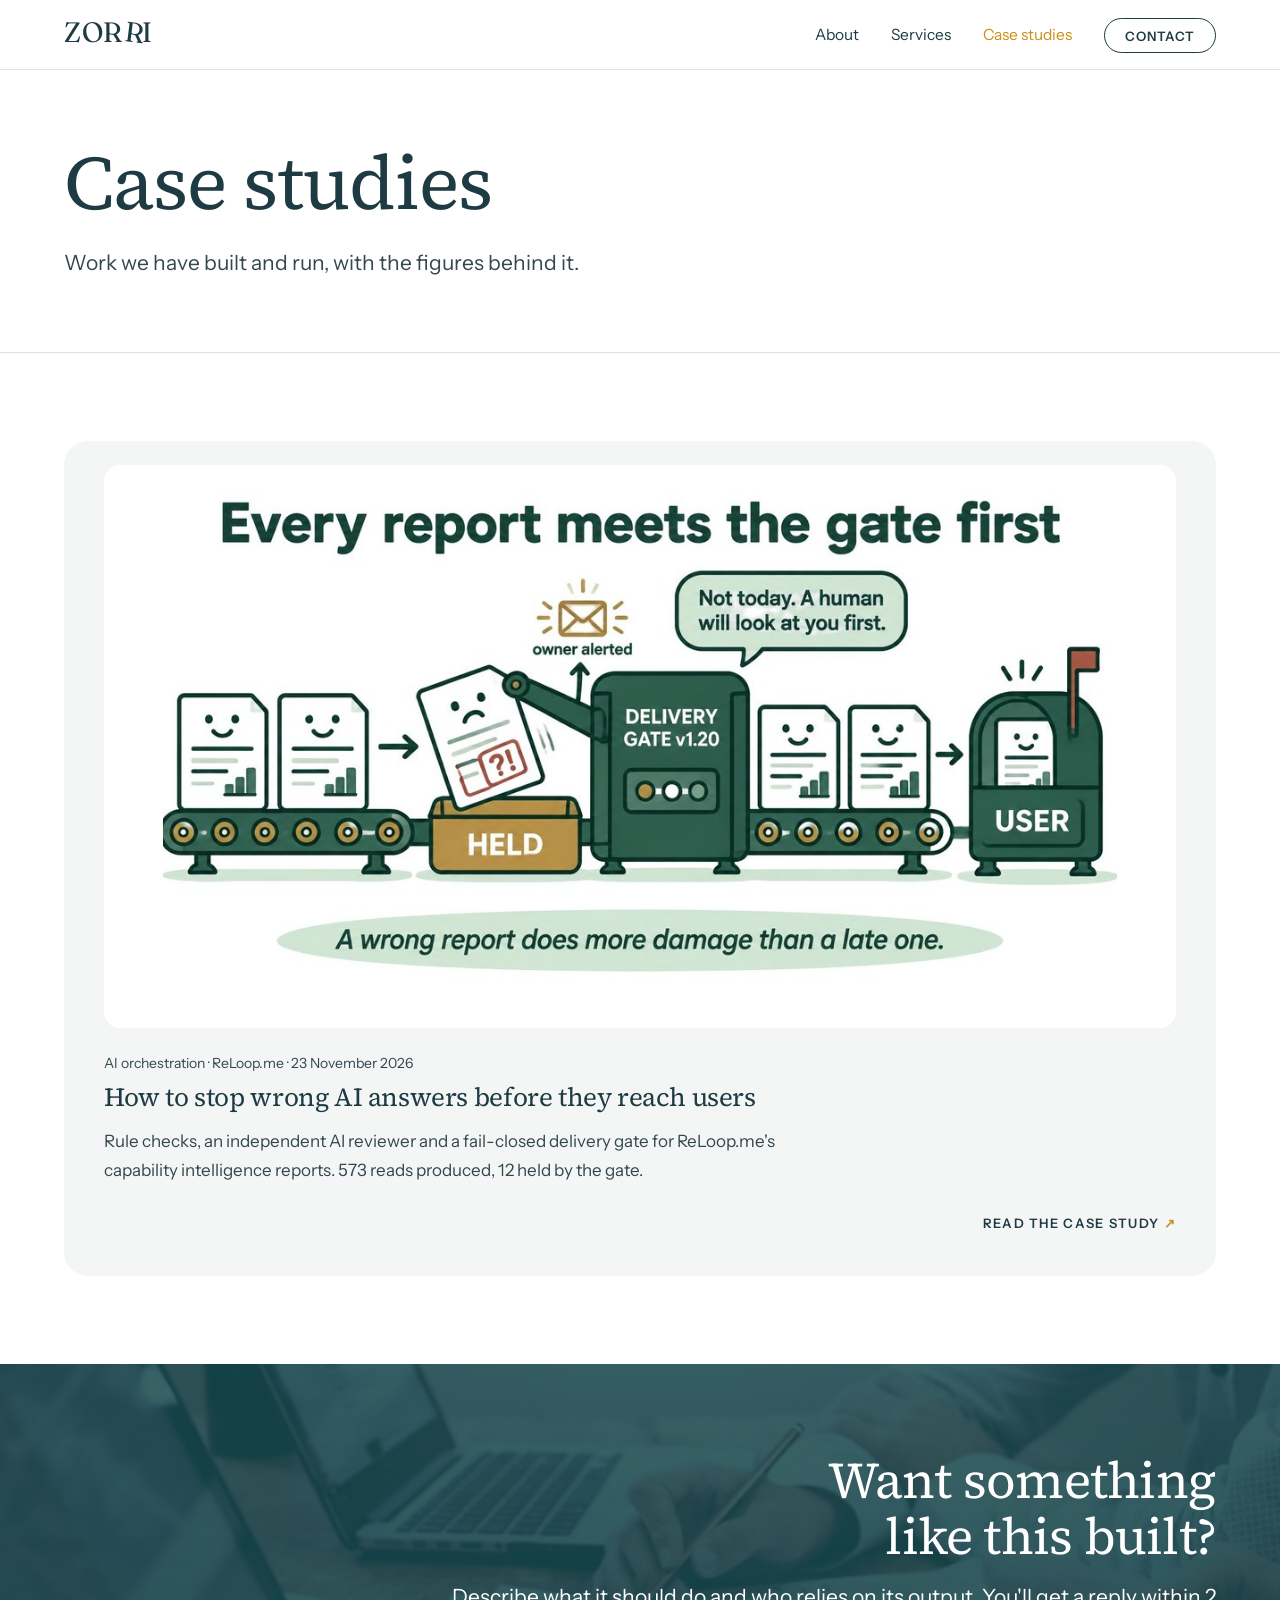
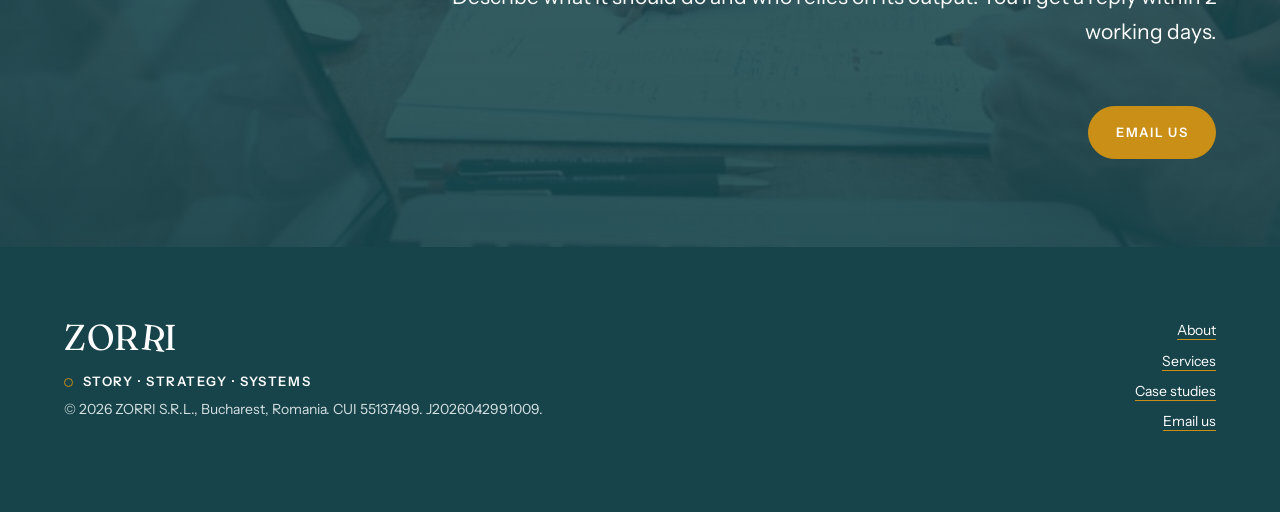
==== commit 595e86cd: "Case study 1 v2.4.0: byline, LinkedIn-safe featured image, 'Checks need checks'; case studies index " ====
--- a/case-studies/index.html
+++ b/case-studies/index.html
@@ -1,6 +1,7 @@
 <!DOCTYPE html>
-<!-- ZORRI /case-studies — VERSION 1.2.0 -->
-<!-- 1.2.0 (2026-11-23): case study 1 title restored.
+<!-- ZORRI /case-studies — VERSION 1.3.0 -->
+<!-- 1.3.0 (2026-11-25): featured image on the case study 1 card; og:image for this page set to it. Everything else unchanged from 1.2.0.
+     1.2.0 (2026-11-23): case study 1 title restored.
      1.1.0 (2026-11-23): case study 1 retitled.
      1.0.0 (2026-11-23): first publication; lists one case study (AI quality control for ReLoop.me). -->
 <html lang="en">
@@ -21,7 +22,7 @@
 <meta property="og:title" content="Case studies — ZORRI">
 <meta property="og:description" content="AI orchestration, research and go-to-market work, with figures from the systems we run.">
 <meta property="og:url" content="https://zorri.ro/case-studies/">
-<meta property="og:image" content="https://zorri.ro/assets/og.png">
+<meta property="og:image" content="https://zorri.ro/assets/img/case-studies/ai-quality-control-featured.jpg">
 <meta property="og:locale" content="en_GB">
 <meta name="twitter:card" content="summary_large_image">
 <link rel="preload" href="/assets/fonts/fraunces-latin-full-normal.woff2" as="font" type="font/woff2" crossorigin>
@@ -34,6 +35,8 @@
 .cs-list h2 { font-size: var(--t-h3); margin-bottom: var(--s2); }
 .cs-list h2 a { text-decoration: none; }
 .cs-list h2 a:hover { text-decoration: underline; }
+.cs-list .thumb { display: block; margin: calc(-1 * var(--s2)) 0 var(--s3); border-radius: 16px; overflow: hidden; background: #fff; }
+.cs-list .thumb img { display: block; width: 100%; height: auto; }
 </style>
 <script type="application/ld+json">
 {
@@ -92,6 +95,7 @@
  <div class="wrap">
   <ul class="cs-list">
    <li>
+    <a class="thumb" href="/case-studies/ai-quality-control" tabindex="-1" aria-hidden="true"><img src="/assets/img/case-studies/ai-quality-control-featured.jpg" width="1200" height="630" alt="" loading="lazy"></a>
     <p class="meta">AI orchestration · ReLoop.me · <time datetime="2026-11-23">23 November 2026</time></p>
     <h2><a href="/case-studies/ai-quality-control">How to stop wrong AI answers before they reach users</a></h2>
     <p>Rule checks, an independent AI reviewer and a fail-closed delivery gate for ReLoop.me's capability intelligence reports. 573 reads produced, 12 held by the gate.</p>
@@ -128,4 +132,4 @@
 </script>
 </body>
 </html>
-<!-- ZORRI /case-studies — VERSION 1.2.0 END -->
+<!-- ZORRI /case-studies — VERSION 1.3.0 END -->
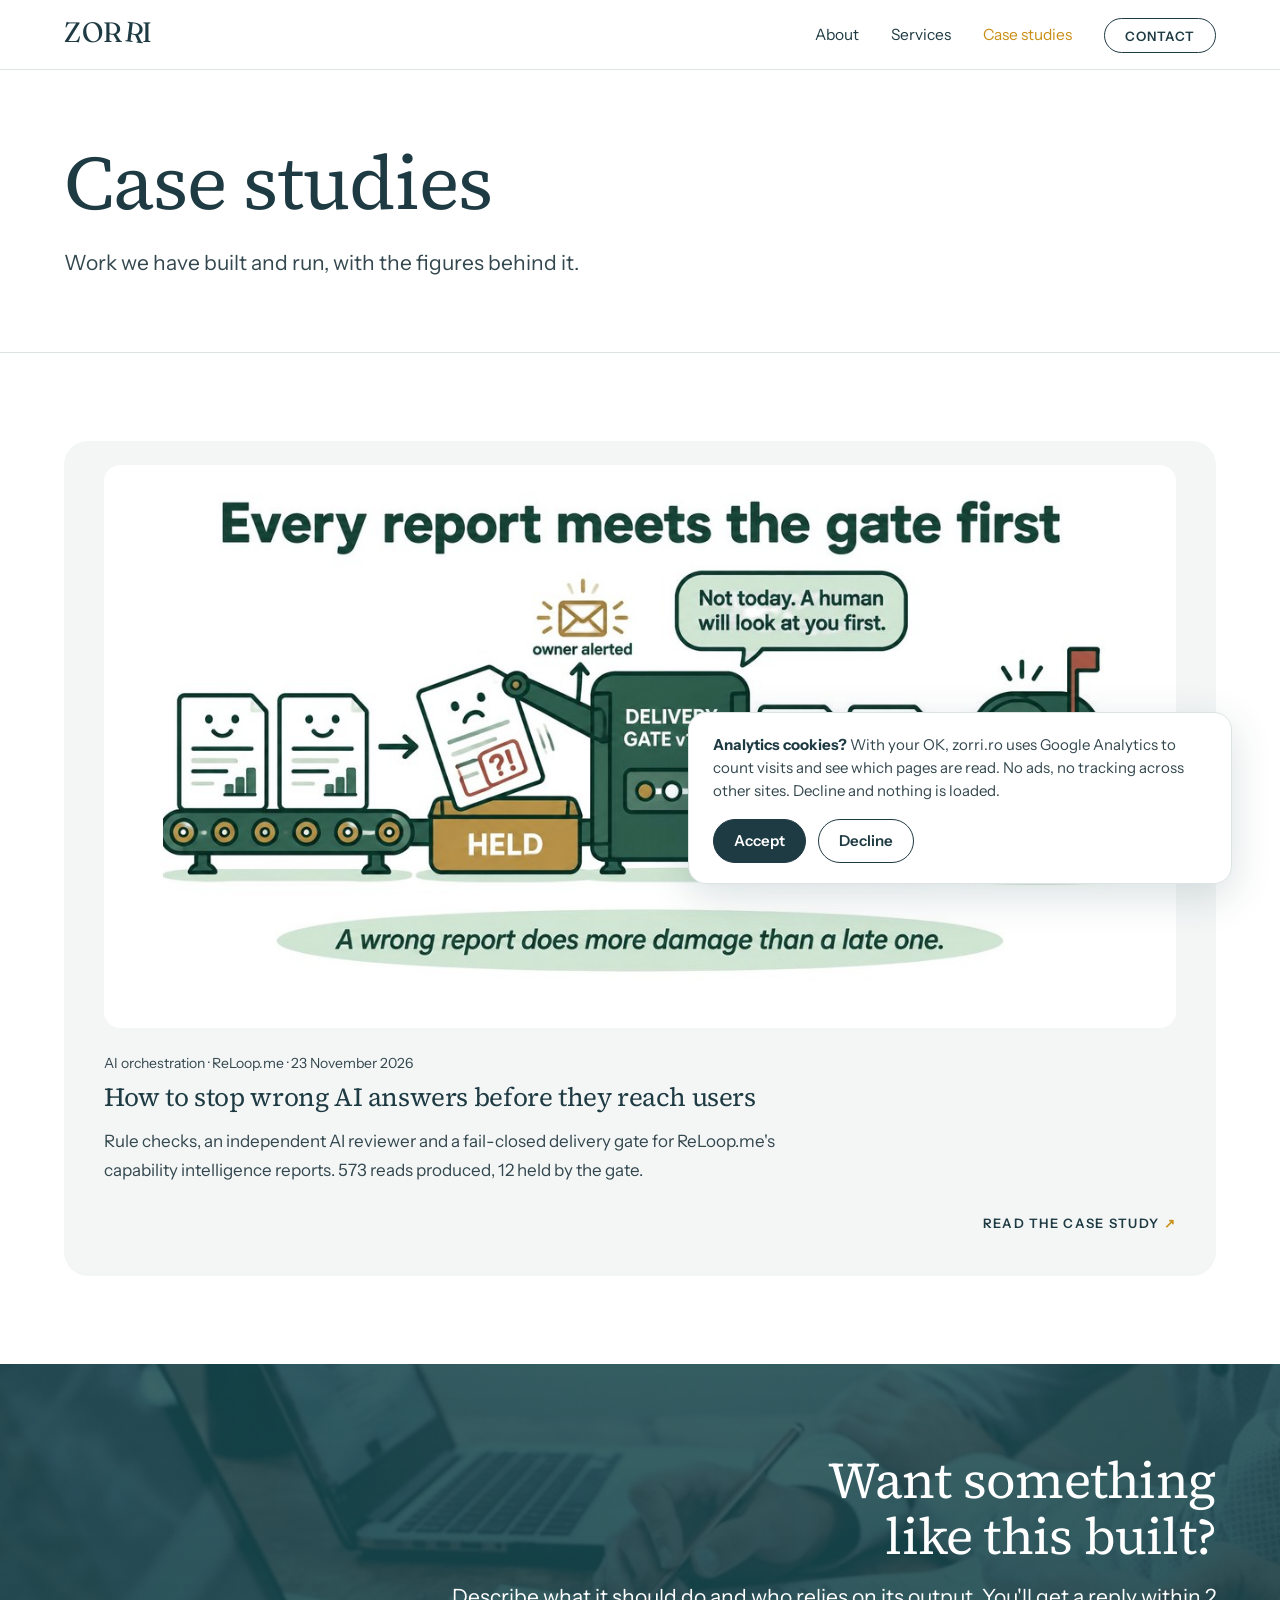
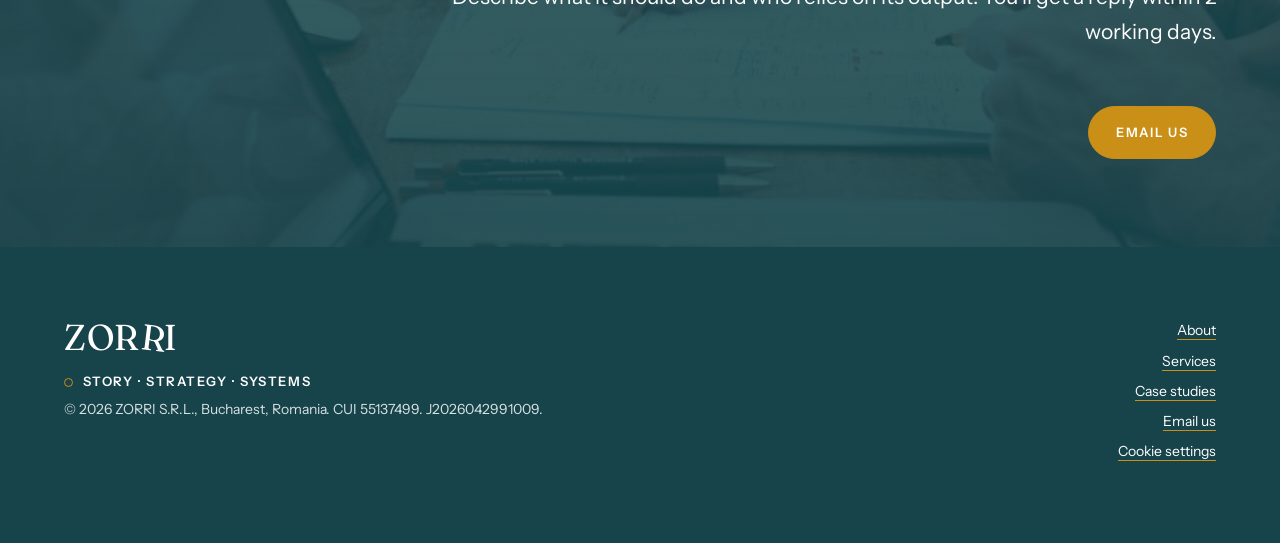
==== commit b70c33f7: "Google Analytics G-HQ5BXEPBLE behind consent banner (consent.js 1.0.0); all pages bumped Co-Authored" ====
--- a/case-studies/index.html
+++ b/case-studies/index.html
@@ -1,5 +1,6 @@
 <!DOCTYPE html>
-<!-- ZORRI /case-studies — VERSION 1.3.0 -->
+<!-- ZORRI /case-studies — VERSION 1.4.0 -->
+<!-- 1.4.0 (2026-11-25): Google Analytics (G-HQ5BXEPBLE) behind a consent banner via /assets/consent.js 1.0.0; nothing loads before Accept. Everything else unchanged from 1.3.0. -->
 <!-- 1.3.0 (2026-11-25): featured image on the case study 1 card; og:image for this page set to it. Everything else unchanged from 1.2.0.
      1.2.0 (2026-11-23): case study 1 title restored.
      1.1.0 (2026-11-23): case study 1 retitled.
@@ -75,6 +76,7 @@
  ]
 }
 </script>
+<script src="/assets/consent.js" defer></script>
 </head>
 <body>
 <a class="skip" href="#main">Skip to content</a>
@@ -132,4 +134,4 @@
 </script>
 </body>
 </html>
-<!-- ZORRI /case-studies — VERSION 1.3.0 END -->
+<!-- ZORRI /case-studies — VERSION 1.4.0 END -->
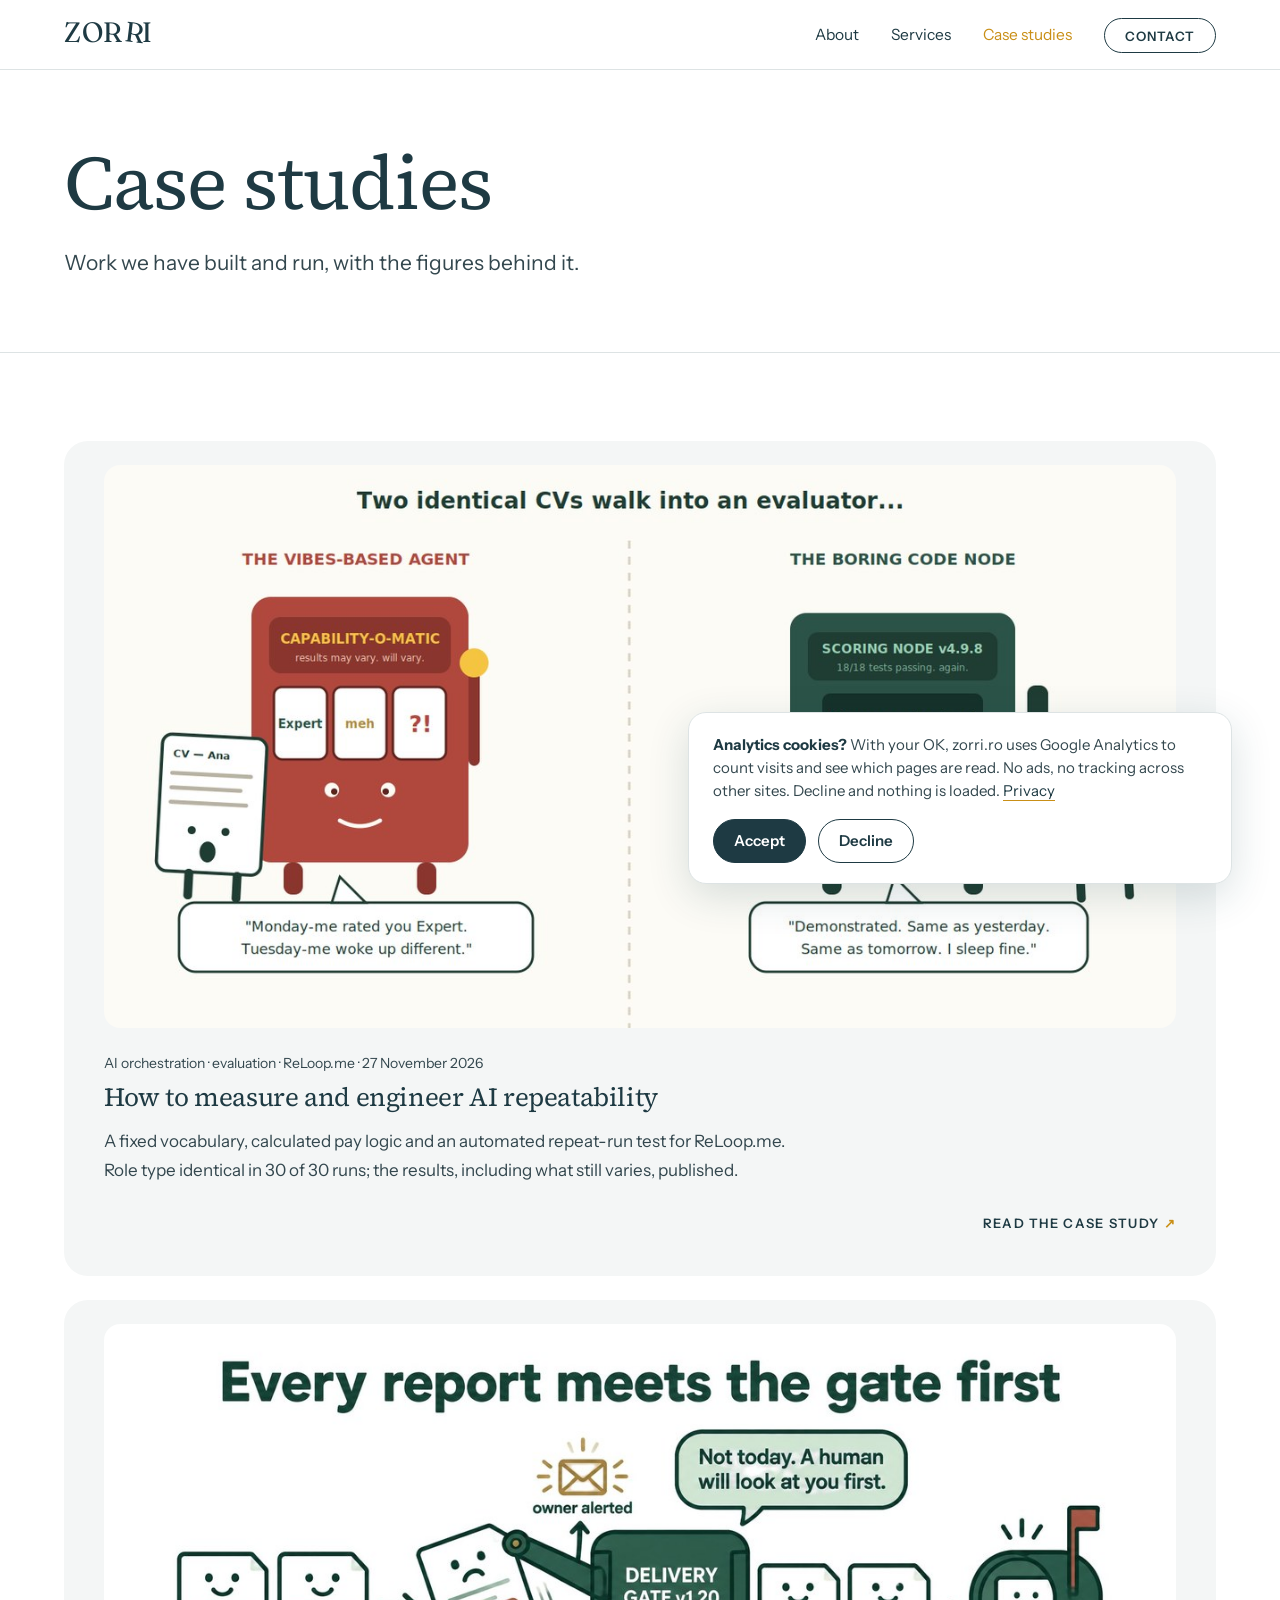
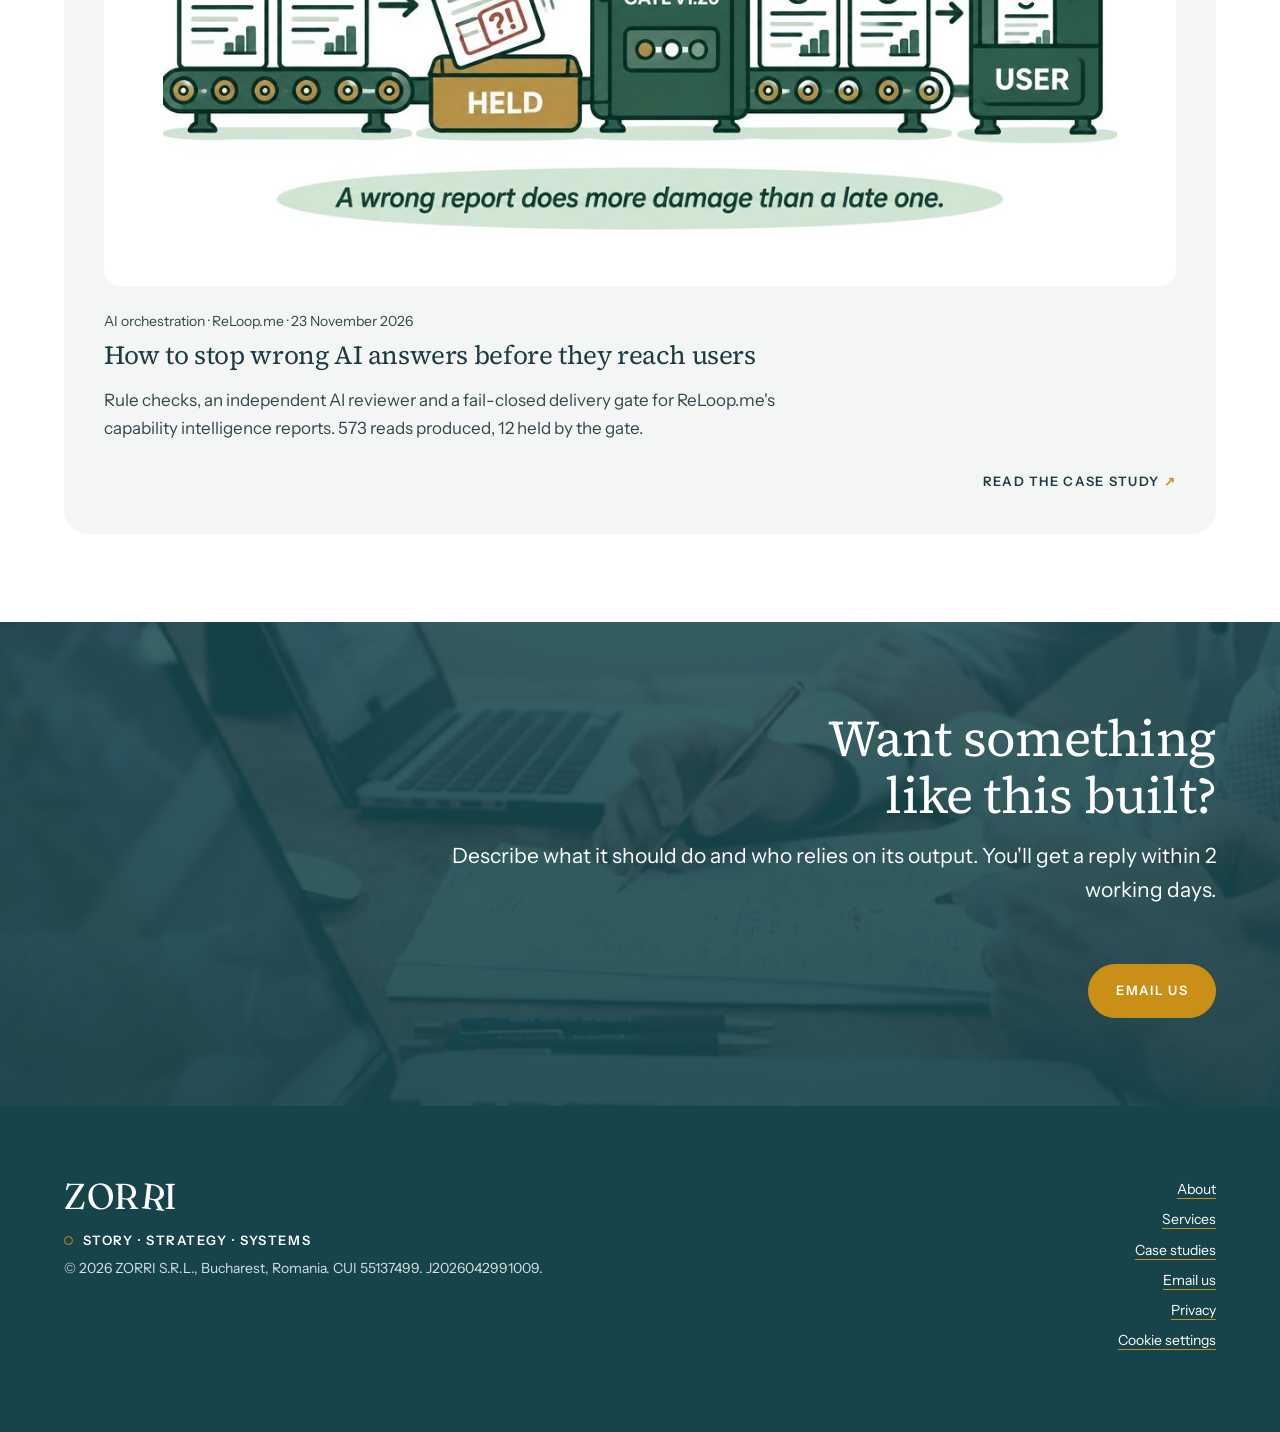
==== commit 9ea85e54: "Case study 2 v1.0.0 (AI repeatability), ready to publish; index 1.5.0, case study 1 2.6.0, ai-system" ====
--- a/case-studies/index.html
+++ b/case-studies/index.html
@@ -1,5 +1,6 @@
 <!DOCTYPE html>
-<!-- ZORRI /case-studies — VERSION 1.4.0 -->
+<!-- ZORRI /case-studies — VERSION 1.5.0 -->
+<!-- 1.5.0 (2026-11-27): case study 2 (AI repeatability) card added first, newest on top. Everything else unchanged from 1.4.0. -->
 <!-- 1.4.0 (2026-11-25): Google Analytics (G-HQ5BXEPBLE) behind a consent banner via /assets/consent.js 1.0.0; nothing loads before Accept. Everything else unchanged from 1.3.0. -->
 <!-- 1.3.0 (2026-11-25): featured image on the case study 1 card; og:image for this page set to it. Everything else unchanged from 1.2.0.
      1.2.0 (2026-11-23): case study 1 title restored.
@@ -97,6 +98,13 @@
  <div class="wrap">
   <ul class="cs-list">
    <li>
+    <a class="thumb" href="/case-studies/ai-repeatability" tabindex="-1" aria-hidden="true"><img src="/assets/img/case-studies/ai-repeatability-featured.jpg" width="1200" height="630" alt="" loading="lazy"></a>
+    <p class="meta">AI orchestration · evaluation · ReLoop.me · <time datetime="2026-11-27">27 November 2026</time></p>
+    <h2><a href="/case-studies/ai-repeatability">How to measure and engineer AI repeatability</a></h2>
+    <p>A fixed vocabulary, calculated pay logic and an automated repeat-run test for ReLoop.me. Role type identical in 30 of 30 runs; the results, including what still varies, published.</p>
+    <p class="more"><a href="/case-studies/ai-repeatability">Read the case study</a></p>
+   </li>
+   <li>
     <a class="thumb" href="/case-studies/ai-quality-control" tabindex="-1" aria-hidden="true"><img src="/assets/img/case-studies/ai-quality-control-featured.jpg" width="1200" height="630" alt="" loading="lazy"></a>
     <p class="meta">AI orchestration · ReLoop.me · <time datetime="2026-11-23">23 November 2026</time></p>
     <h2><a href="/case-studies/ai-quality-control">How to stop wrong AI answers before they reach users</a></h2>
@@ -134,4 +142,4 @@
 </script>
 </body>
 </html>
-<!-- ZORRI /case-studies — VERSION 1.4.0 END -->
+<!-- ZORRI /case-studies — VERSION 1.5.0 END -->
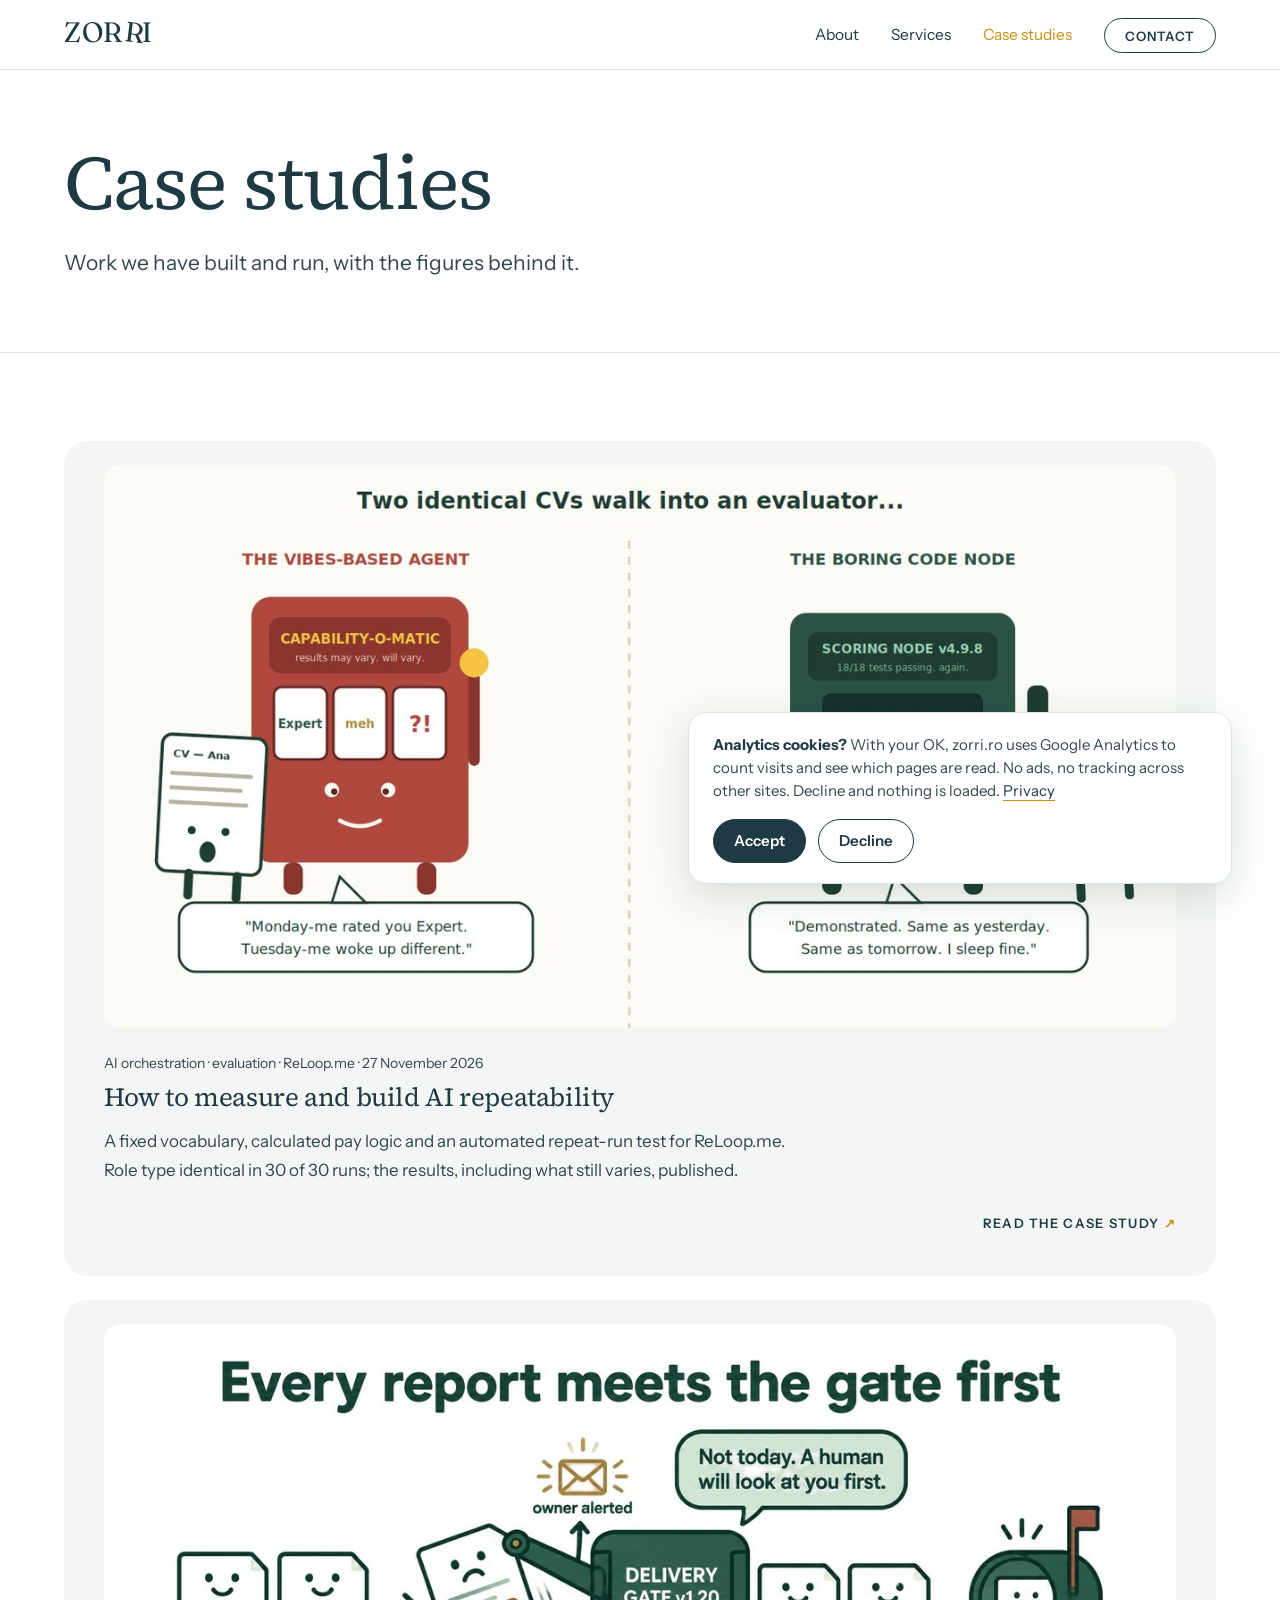
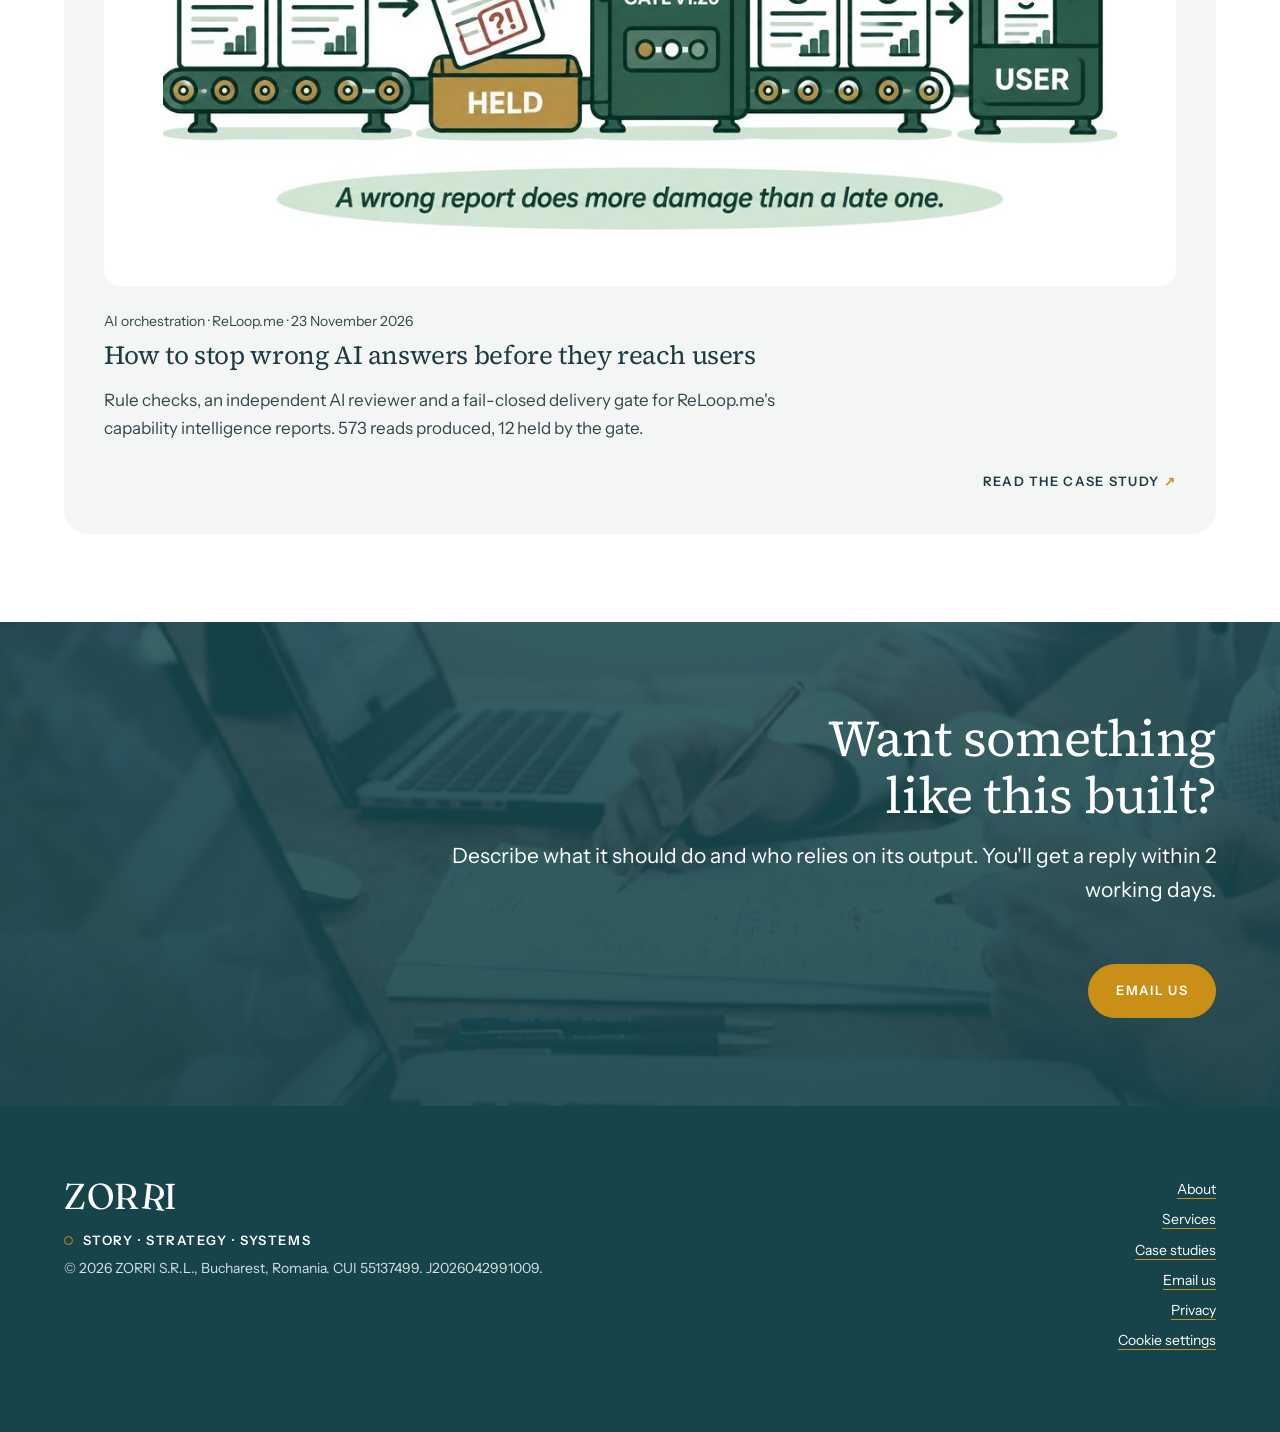
==== commit 891c2b37: "Case study 2 v1.1.0: founder's edits, title 'build AI repeatability'; published Co-Authored-By: Clau" ====
--- a/case-studies/index.html
+++ b/case-studies/index.html
@@ -100,7 +100,7 @@
    <li>
     <a class="thumb" href="/case-studies/ai-repeatability" tabindex="-1" aria-hidden="true"><img src="/assets/img/case-studies/ai-repeatability-featured.jpg" width="1200" height="630" alt="" loading="lazy"></a>
     <p class="meta">AI orchestration · evaluation · ReLoop.me · <time datetime="2026-11-27">27 November 2026</time></p>
-    <h2><a href="/case-studies/ai-repeatability">How to measure and engineer AI repeatability</a></h2>
+    <h2><a href="/case-studies/ai-repeatability">How to measure and build AI repeatability</a></h2>
     <p>A fixed vocabulary, calculated pay logic and an automated repeat-run test for ReLoop.me. Role type identical in 30 of 30 runs; the results, including what still varies, published.</p>
     <p class="more"><a href="/case-studies/ai-repeatability">Read the case study</a></p>
    </li>
